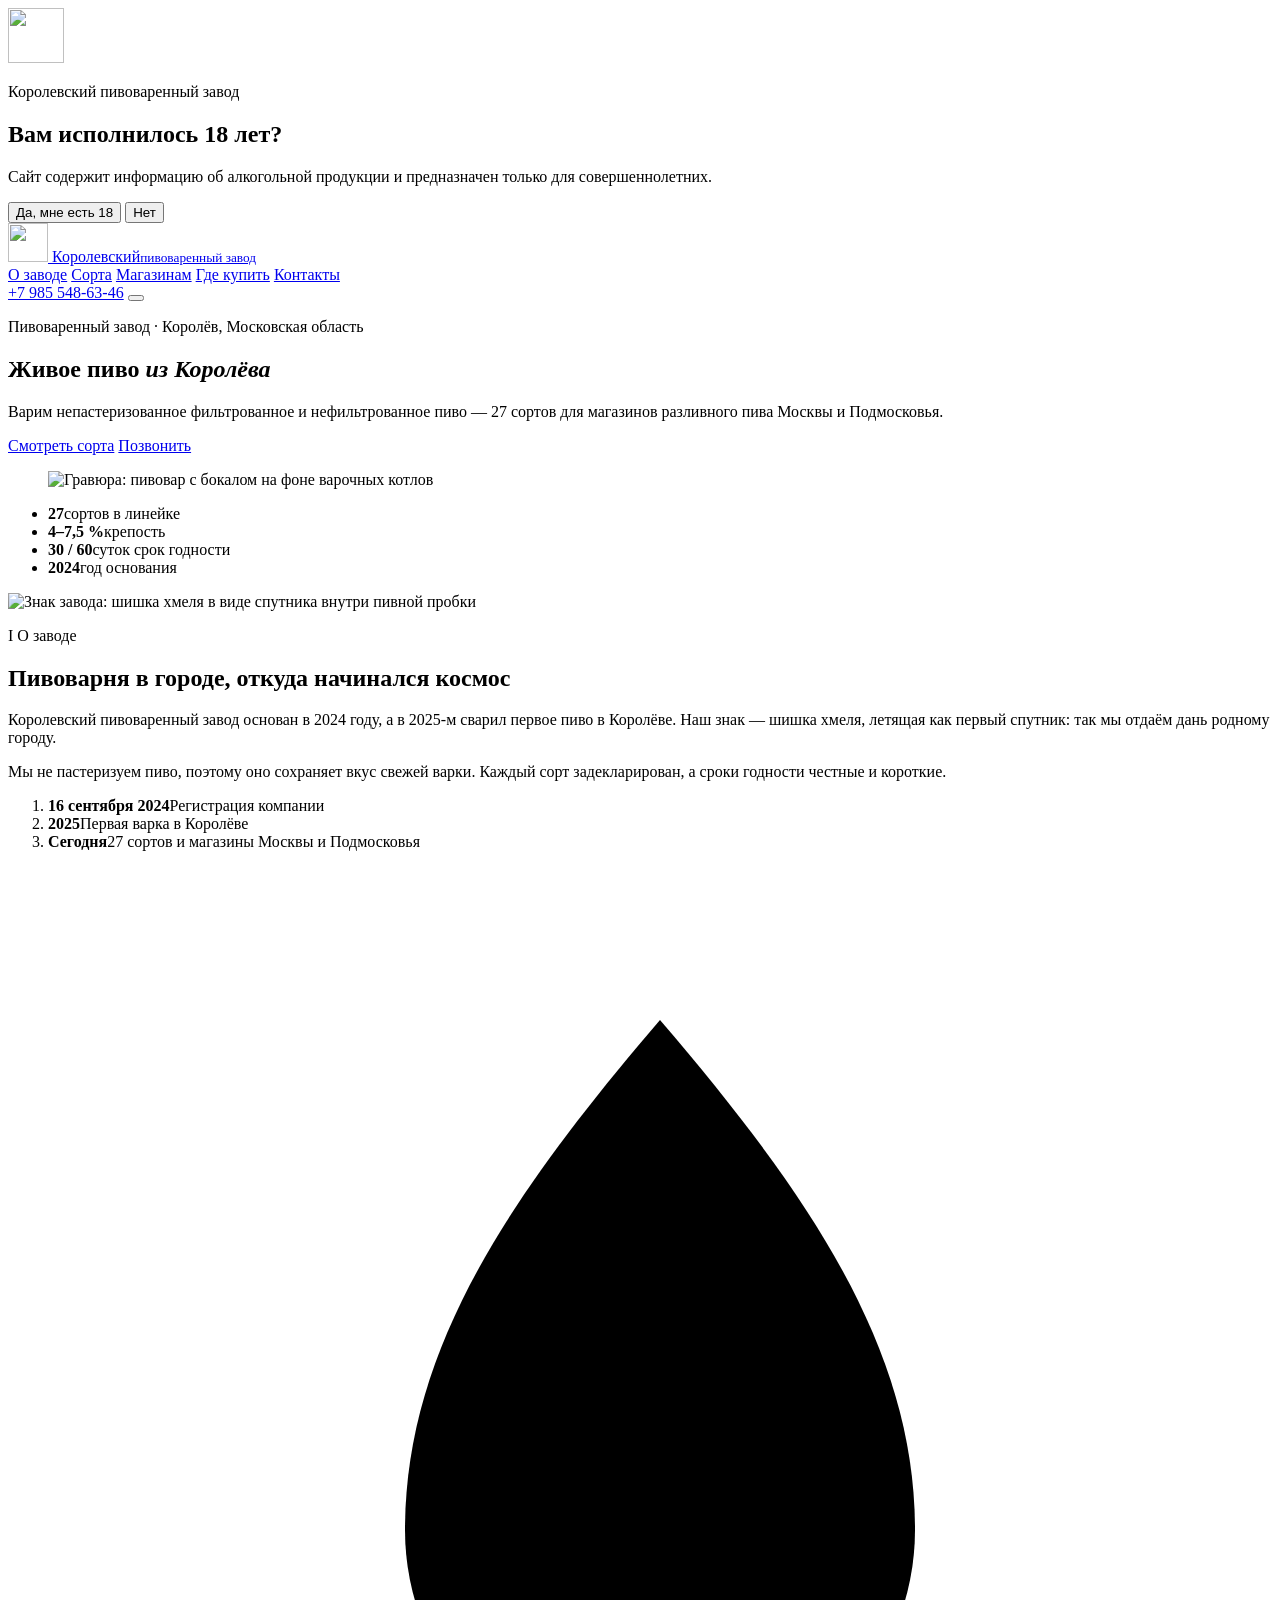
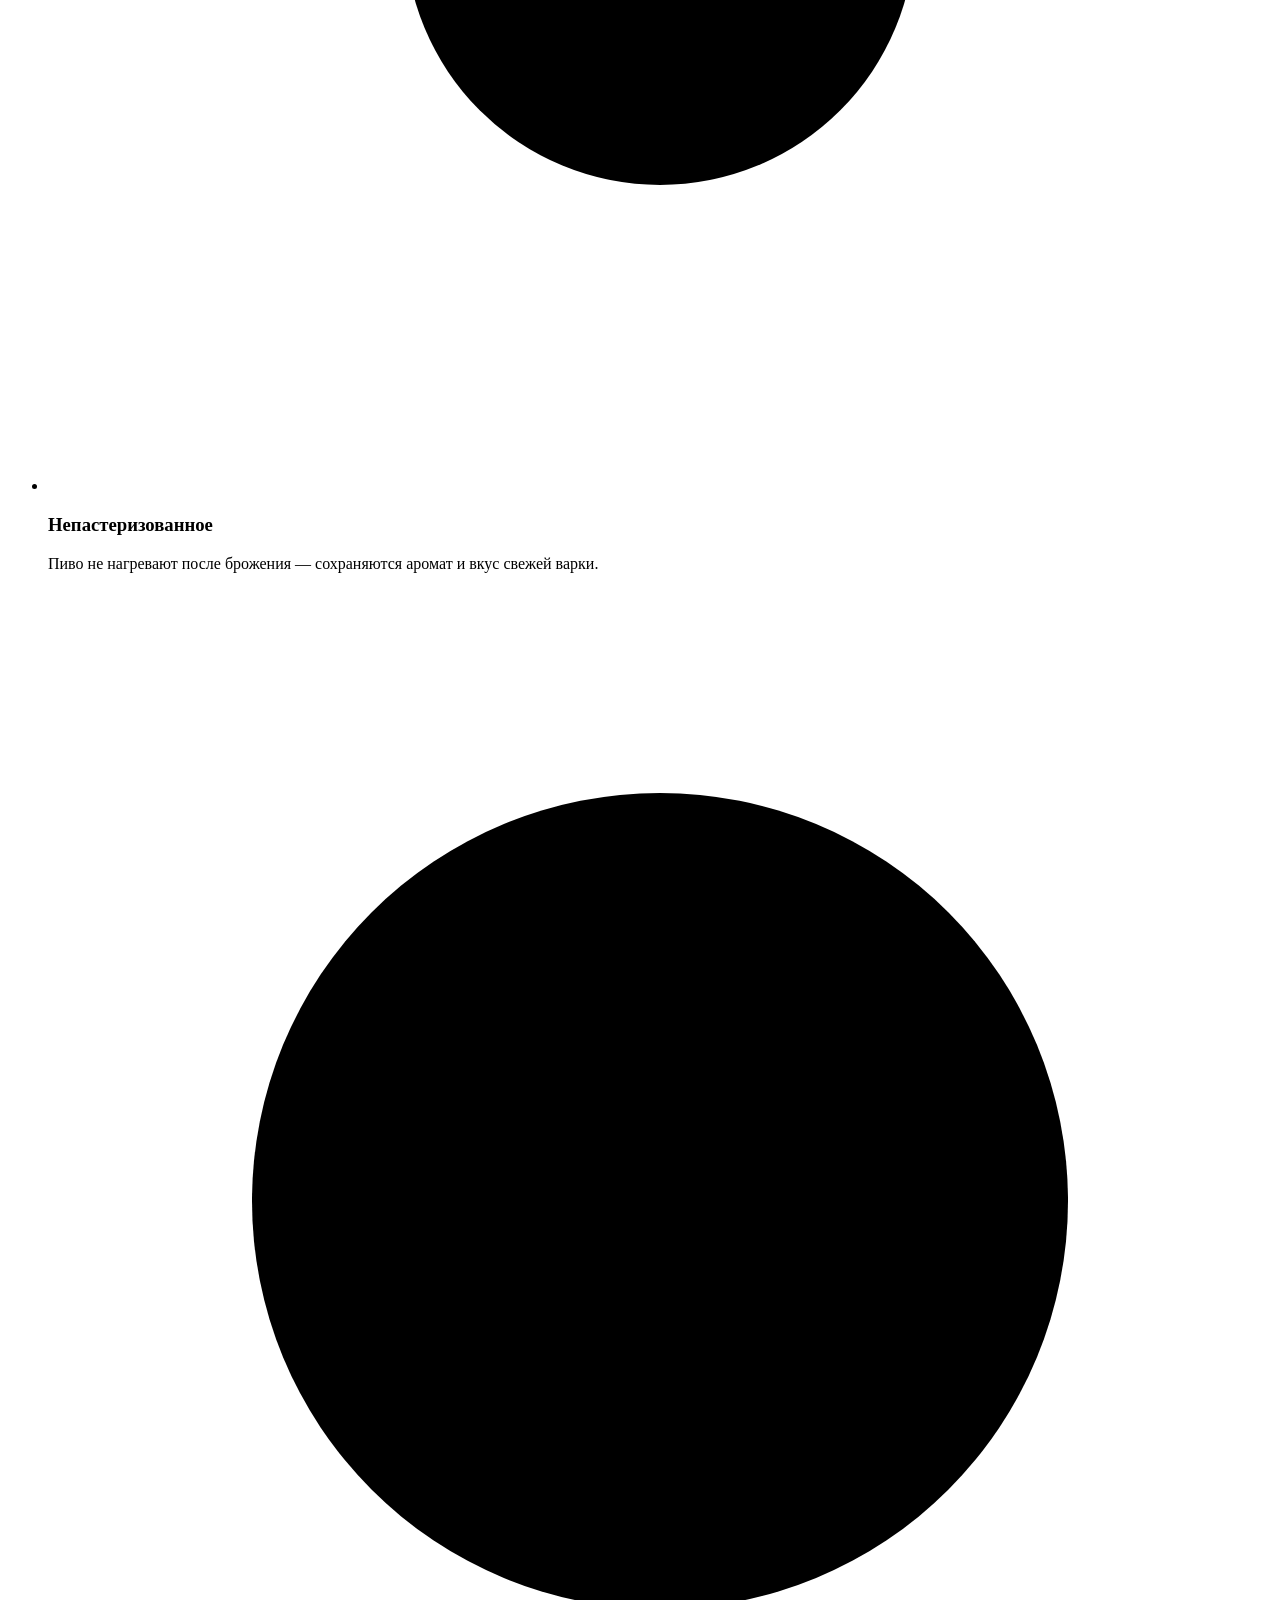
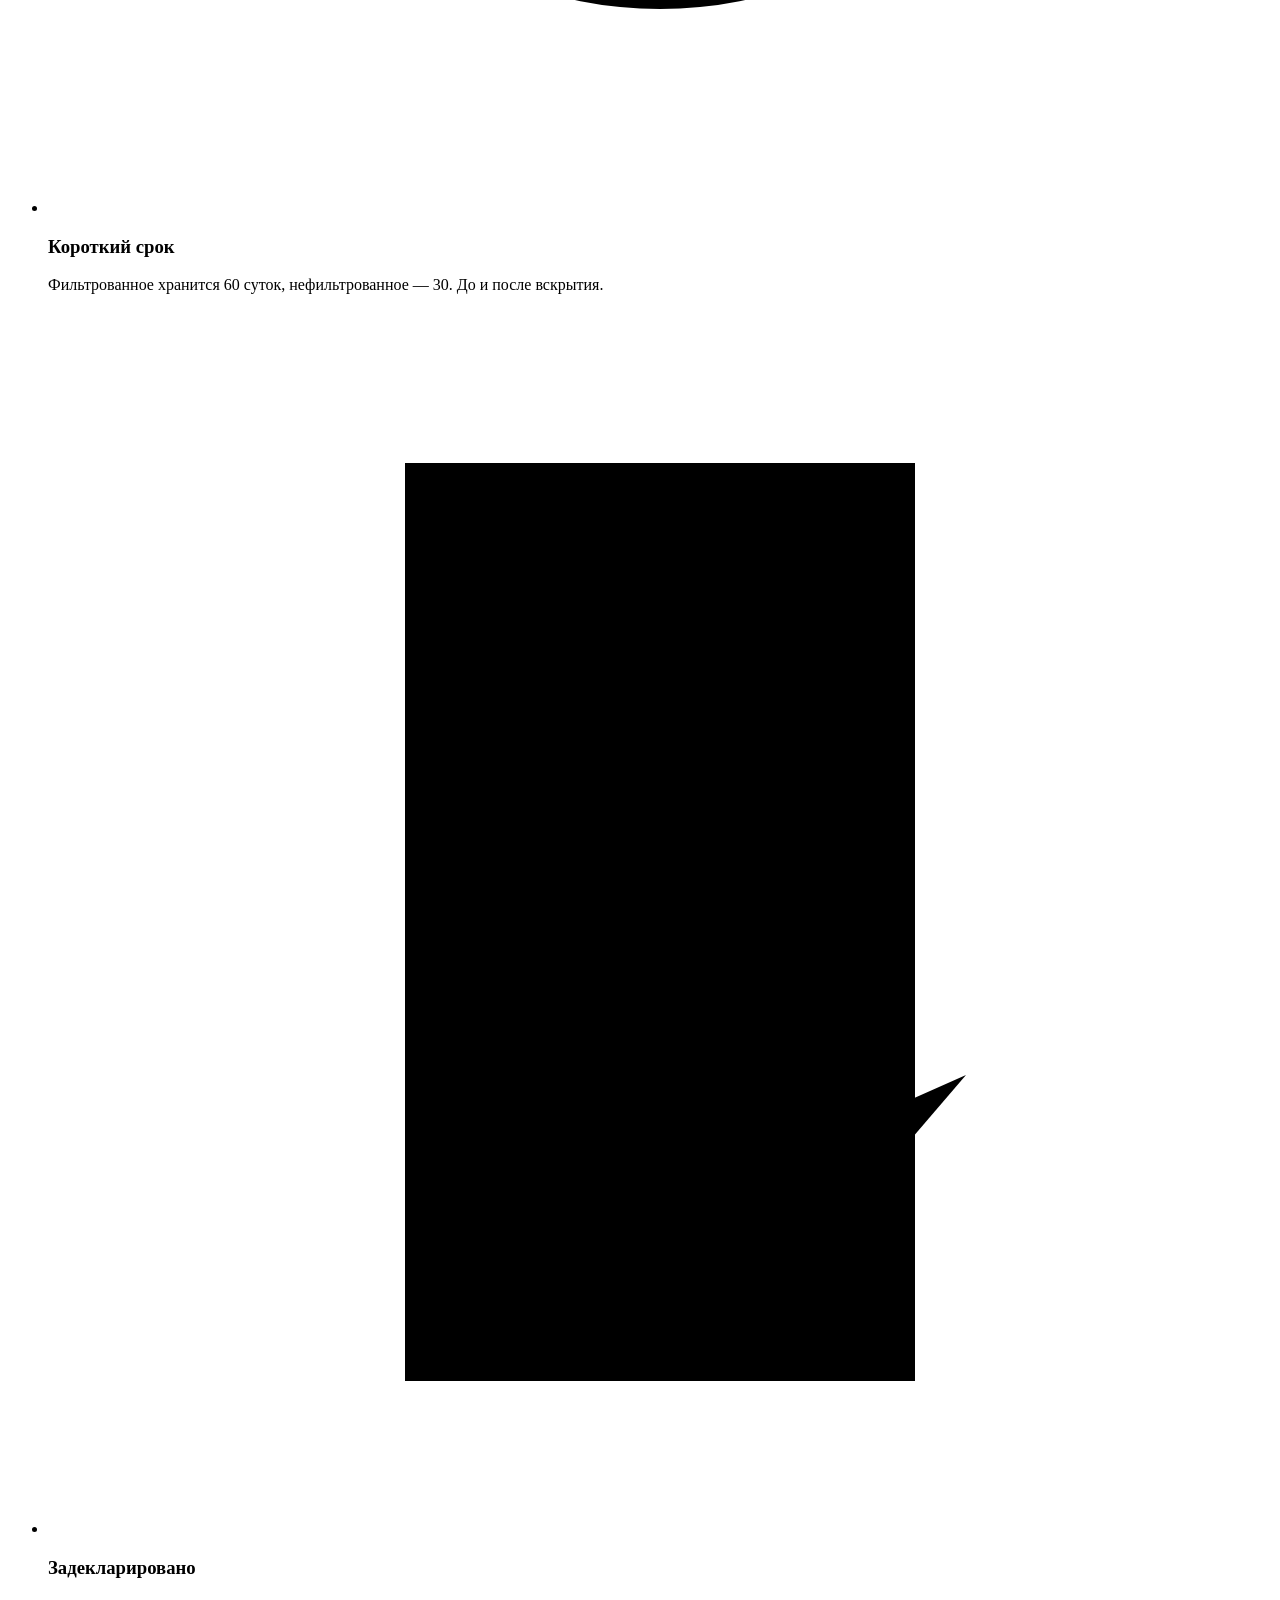
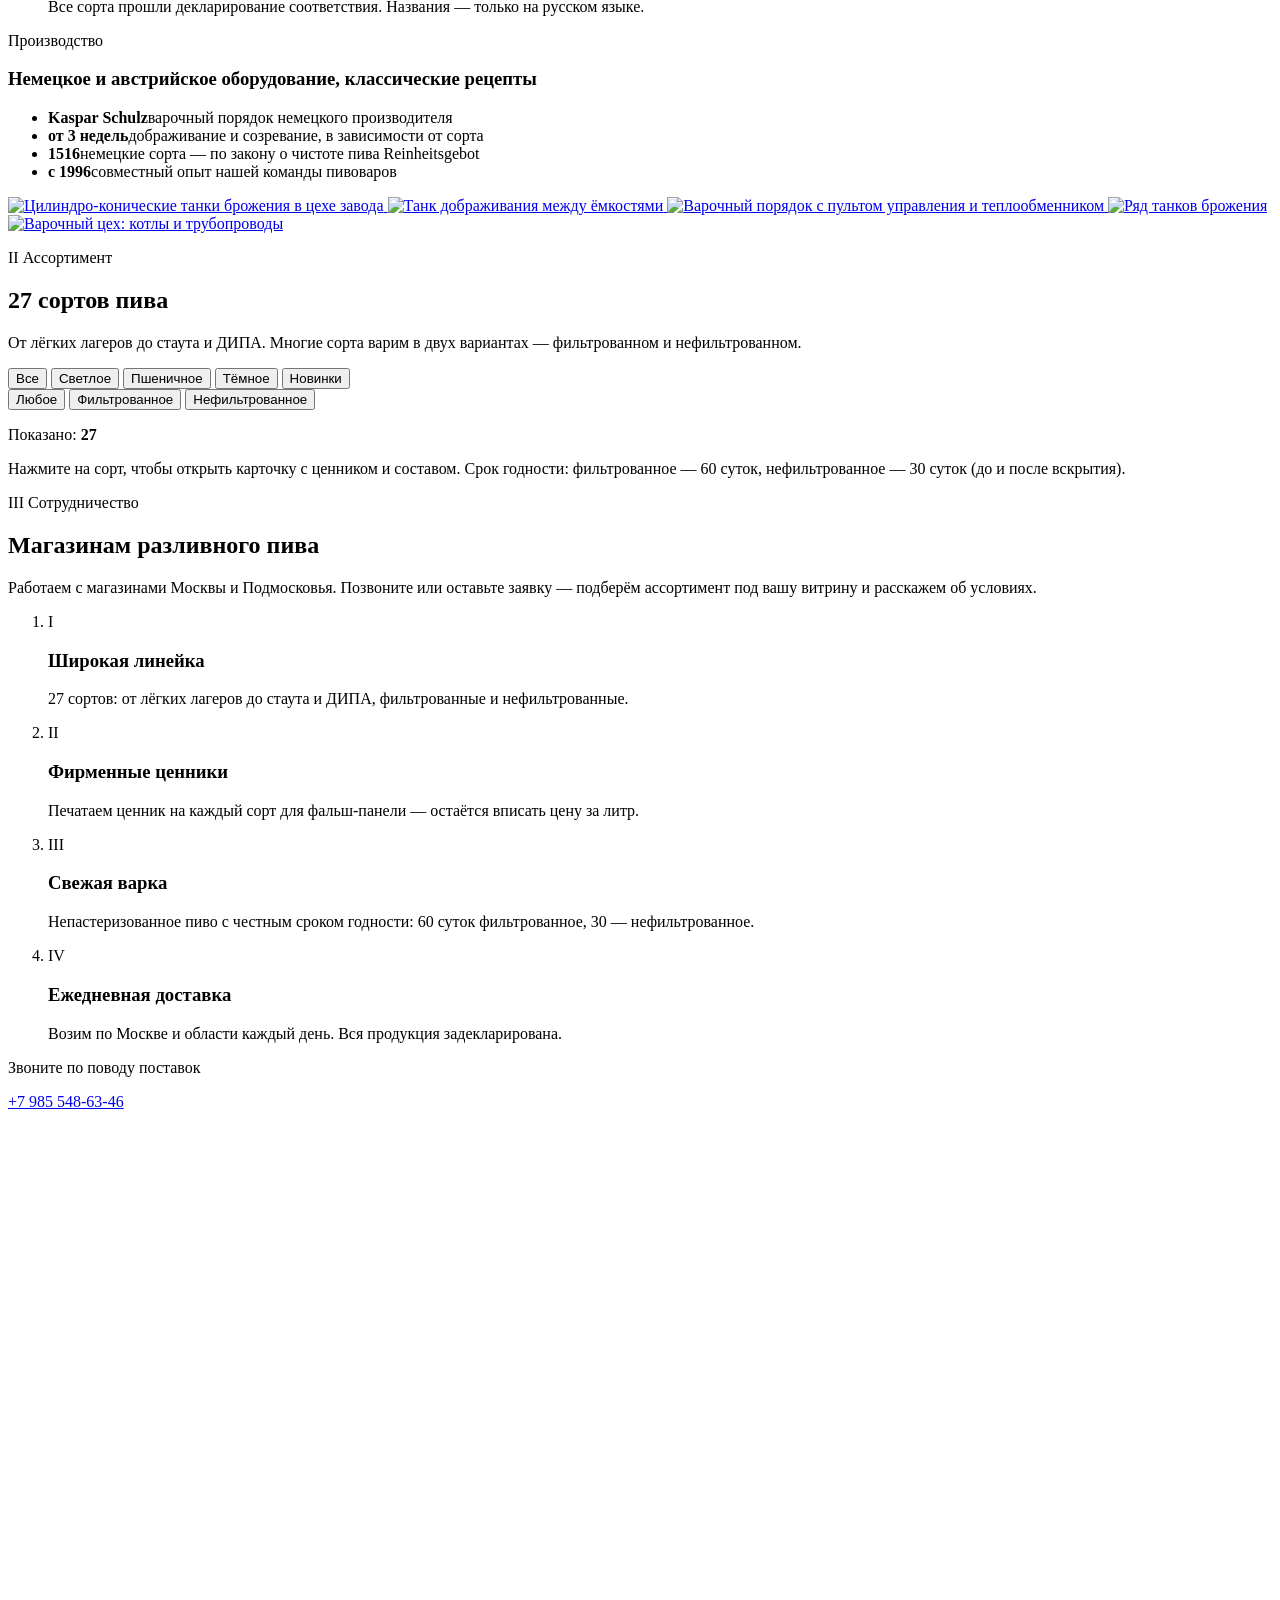
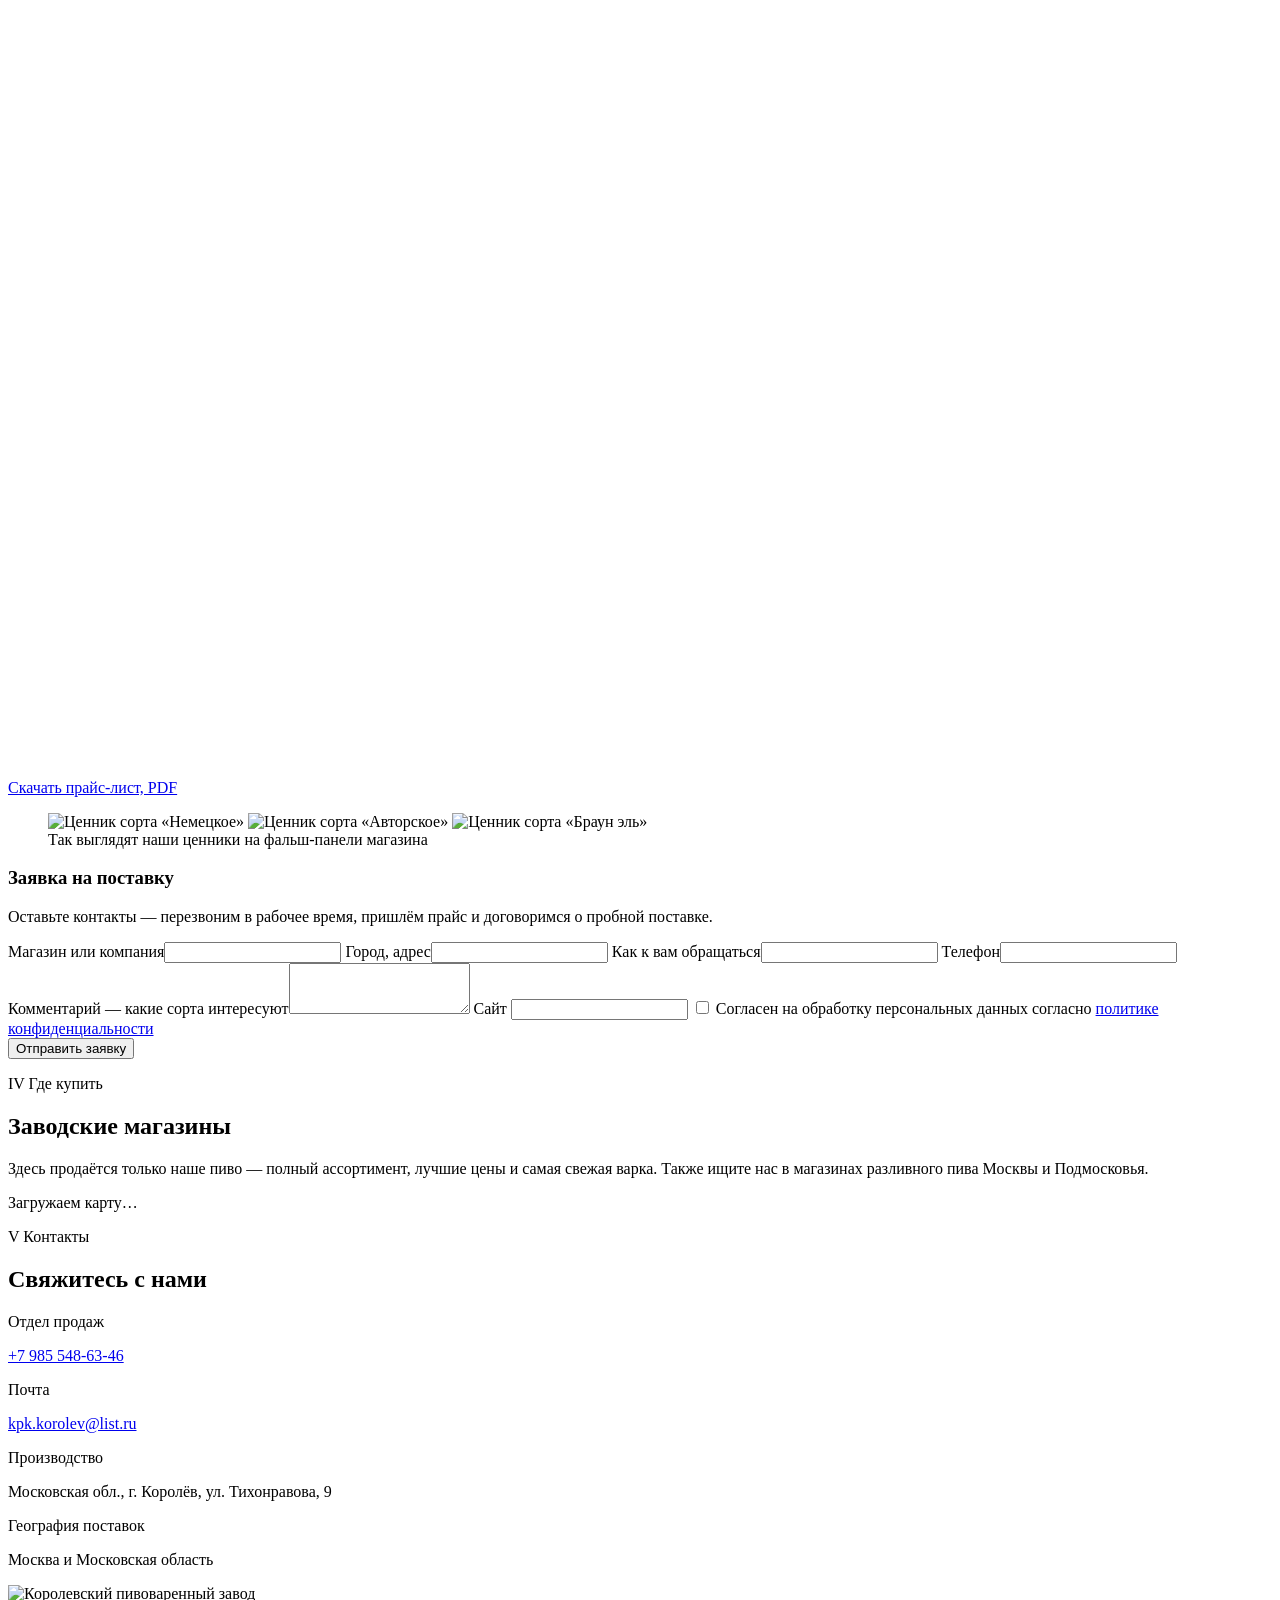
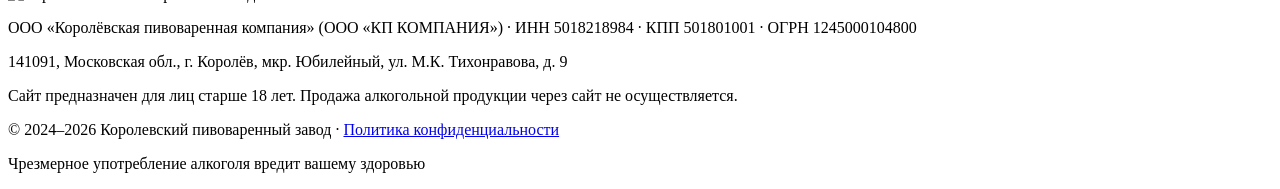
==== index.html @ d9719d4d "Add files via upload" ====
<!doctype html>
<html lang="ru" class="no-js">
<head>
<meta charset="utf-8">
<meta name="viewport" content="width=device-width, initial-scale=1">
<title>Королевский пивоваренный завод — живое пиво из Королёва</title>
<meta name="description" content="Пивоваренный завод в Королёве. 27 сортов непастеризованного фильтрованного и нефильтрованного пива для магазинов разливного пива Москвы и Подмосковья. Заводские магазины в Королёве и Пушкино.">
<meta name="theme-color" content="#F4EFE6">
<!-- Адрес сайта: если домен другой — замените korpivo.ru здесь, в robots.txt и sitemap.xml -->
<link rel="canonical" href="https://korpivo.ru/">
<meta property="og:type" content="website">
<meta property="og:url" content="https://korpivo.ru/">
<meta property="og:title" content="Королевский пивоваренный завод">
<meta property="og:description" content="Живое пиво из Королёва. 27 сортов для магазинов разливного пива Москвы и Подмосковья.">
<meta property="og:image" content="https://korpivo.ru/img/og.jpg">
<link rel="icon" href="img/favicon-48.png" type="image/png">
<link rel="apple-touch-icon" href="img/apple-touch-icon.png">

<!-- Шрифты и главная картинка грузятся первыми -->
<link rel="preload" href="fonts/cormorant-garamond-cyrillic-600-normal.woff2" as="font" type="font/woff2" crossorigin>
<link rel="preload" href="fonts/manrope-cyrillic-wght-normal.woff2" as="font" type="font/woff2" crossorigin>
<link rel="preload" as="image" type="image/webp" href="img/brewer-720.webp"
      imagesrcset="img/brewer-720.webp 720w, img/brewer-1200.webp 1200w"
      imagesizes="(min-width: 960px) 52vw, 100vw" fetchpriority="high">
<link rel="stylesheet" href="css/style.css">

<script>
  // Возрастное подтверждение: если уже подтверждали — окно не показываем
  document.documentElement.className = 'js';
  try { if (localStorage.getItem('age-ok') === '1') document.documentElement.classList.add('age-ok'); } catch (e) {}
</script>

<script type="application/ld+json">
{
  "@context": "https://schema.org",
  "@type": "Brewery",
  "name": "Королевский пивоваренный завод",
  "url": "https://korpivo.ru/",
  "telephone": "+7 985 548-63-46",
  "email": "kpk.korolev@list.ru",
  "foundingDate": "2024-09-16",
  "address": { "@type": "PostalAddress", "streetAddress": "ул. Тихонравова, 9", "addressLocality": "Королёв", "addressRegion": "Московская область", "addressCountry": "RU" },
  "areaServed": ["Москва", "Московская область"]
}
</script>
</head>
<body id="top">

<!-- ============ ВОЗРАСТНОЕ ПОДТВЕРЖДЕНИЕ ============ -->
<div class="age" id="age" role="dialog" aria-modal="true" aria-labelledby="age-title">
  <div class="age__card">
    <img src="img/emblem-112.webp" width="56" height="55" alt="">
    <p class="eyebrow">Королевский пивоваренный завод</p>
    <h2 id="age-title" class="age__title">Вам исполнилось 18 лет?</h2>
    <p class="age__text">Сайт содержит информацию об алкогольной продукции и предназначен только для совершеннолетних.</p>
    <div class="age__actions">
      <button class="btn btn--dark" type="button" data-age="yes">Да, мне есть 18</button>
      <button class="btn btn--line" type="button" data-age="no">Нет</button>
    </div>
    <p class="age__deny" hidden>К сожалению, сайт доступен только лицам старше 18 лет.</p>
  </div>
</div>

<!-- ============ ШАПКА ============ -->
<header class="header">
  <div class="wrap header__in">
    <a class="brand" href="#top" data-to-top aria-label="Королевский пивоваренный завод — наверх">
      <img src="img/emblem-112.webp" width="40" height="39" alt="">
      <span class="brand__name">Королевский<small>пивоваренный завод</small></span>
    </a>
    <nav class="nav" id="nav" aria-label="Разделы сайта">
      <a href="#about">О заводе</a>
      <a href="#beers">Сорта</a>
      <a href="#partners">Магазинам</a>
      <a href="#where">Где купить</a>
      <a href="#contacts">Контакты</a>
    </nav>
    <a class="header__phone" href="tel:+79855486346">+7 985 548-63-46</a>
    <button class="burger" type="button" aria-label="Меню" aria-controls="nav" aria-expanded="false"><span></span></button>
  </div>
</header>

<main>

<!-- ============ ПЕРВЫЙ ЭКРАН ============ -->
<section class="hero">
  <div class="wrap hero__in">
    <div class="hero__text">
      <p class="eyebrow">Пивоваренный завод · Королёв, Московская область</p>
      <h1 class="hero__title">Живое пиво <em>из&nbsp;Королёва</em></h1>
      <!-- data-count: число сортов подставляется само из js/data.js ({n} — число, {сорта} — слово в нужной форме) -->
      <p class="hero__lead">Варим непастеризованное фильтрованное и&nbsp;нефильтрованное пиво — <span data-count="{n}&nbsp;{сорта}">27&nbsp;сортов</span> для магазинов разливного пива Москвы и&nbsp;Подмосковья.</p>
      <div class="hero__actions">
        <a class="btn btn--dark" href="#beers">Смотреть сорта</a>
        <a class="btn btn--line" href="tel:+79855486346">Позвонить</a>
      </div>
    </div>
    <figure class="hero__art">
      <img src="img/brewer-720.webp"
           srcset="img/brewer-720.webp 720w, img/brewer-1200.webp 1200w"
           sizes="(min-width: 960px) 52vw, 100vw"
           width="1200" height="772" fetchpriority="high"
           alt="Гравюра: пивовар с бокалом на фоне варочных котлов">
    </figure>
  </div>

  <div class="wrap">
    <ul class="facts">
      <li><b data-count="{n}">27</b><span data-count="{сортов} в линейке">сортов в линейке</span></li>
      <li><b>4–7,5&nbsp;%</b><span>крепость</span></li>
      <li><b>30 / 60</b><span>суток срок годности</span></li>
      <li><b>2024</b><span>год основания</span></li>
    </ul>
  </div>
</section>

<!-- ============ О ЗАВОДЕ ============ -->
<section class="section about" id="about">
  <div class="wrap about__in">
    <div class="about__emblem reveal">
      <img src="img/emblem-480.webp" width="480" height="473" loading="lazy" decoding="async"
           alt="Знак завода: шишка хмеля в виде спутника внутри пивной пробки">
    </div>
    <div class="about__text">
      <p class="eyebrow"><span class="num">I</span> О заводе</p>
      <h2 class="h2 reveal">Пивоварня в&nbsp;городе, откуда начинался космос</h2>
      <p class="reveal">Королевский пивоваренный завод основан в&nbsp;2024&nbsp;году, а&nbsp;в&nbsp;2025-м сварил первое пиво в&nbsp;Королёве. Наш знак — шишка хмеля, летящая как первый спутник: так мы отдаём дань родному городу.</p>
      <p class="reveal">Мы не пастеризуем пиво, поэтому оно сохраняет вкус свежей варки. Каждый сорт задекларирован, а&nbsp;сроки годности честные и&nbsp;короткие.</p>

      <ol class="timeline reveal">
        <li><b>16 сентября 2024</b><span>Регистрация компании</span></li>
        <li><b>2025</b><span>Первая варка в Королёве</span></li>
        <li><b>Сегодня</b><span data-count="{n} {сортов} и магазины Москвы и Подмосковья">27 сортов и магазины Москвы и Подмосковья</span></li>
      </ol>
    </div>
  </div>

  <div class="wrap">
    <ul class="pillars">
      <li class="reveal">
        <svg viewBox="0 0 48 48" aria-hidden="true"><path d="M24 6c6 7 10 13 10 20a10 10 0 0 1-20 0c0-7 4-13 10-20Z"/><path d="M19 28a5 5 0 0 0 5 5"/></svg>
        <h3>Непастеризованное</h3>
        <p>Пиво не нагревают после брожения — сохраняются аромат и вкус свежей варки.</p>
      </li>
      <li class="reveal">
        <svg viewBox="0 0 48 48" aria-hidden="true"><circle cx="24" cy="24" r="16"/><path d="M24 14v10l7 5"/></svg>
        <h3>Короткий срок</h3>
        <p>Фильтрованное хранится 60 суток, нефильтрованное — 30. До и после вскрытия.</p>
      </li>
      <li class="reveal">
        <svg viewBox="0 0 48 48" aria-hidden="true"><path d="M14 6h20v36H14z"/><path d="M19 15h10M19 21h10M19 27h6"/><path d="m27 34 3 3 6-7"/></svg>
        <h3>Задекларировано</h3>
        <p>Все сорта прошли декларирование соответствия. Названия — только на русском языке.</p>
      </li>
    </ul>
  </div>

  <!-- ---------- Производство: фото в img/production/ ---------- -->
  <div class="wrap production" id="production">
    <div class="production__head">
      <div>
        <p class="eyebrow">Производство</p>
        <h3 class="production__title reveal">Немецкое и&nbsp;австрийское оборудование, классические рецепты</h3>
      </div>
      <ul class="production__facts reveal">
        <li><b>Kaspar Schulz</b><span>варочный порядок немецкого производителя</span></li>
        <li><b>от 3 недель</b><span>дображивание и созревание, в зависимости от сорта</span></li>
        <li><b>1516</b><span>немецкие сорта — по закону о чистоте пива Reinheitsgebot</span></li>
        <li><b>с 1996</b><span>совместный опыт нашей команды пивоваров</span></li>
      </ul>
    </div>

    <div class="gallery" id="gallery">
      <a class="gallery__item gallery__item--a" href="img/production/tanks-1-1600.webp">
        <img src="img/production/tanks-1-800.webp" srcset="img/production/tanks-1-800.webp 800w, img/production/tanks-1-1600.webp 1600w" sizes="(min-width: 900px) 66vw, 100vw" width="1600" height="1066" loading="lazy" decoding="async" alt="Цилиндро-конические танки брожения в цехе завода">
      </a>
      <a class="gallery__item gallery__item--b" href="img/production/cellar.webp">
        <img src="img/production/cellar.webp" width="682" height="1024" loading="lazy" decoding="async" alt="Танк дображивания между ёмкостями">
      </a>
      <a class="gallery__item" href="img/production/brewhouse-1-1600.webp">
        <img src="img/production/brewhouse-1-800.webp" width="800" height="533" loading="lazy" decoding="async" alt="Варочный порядок с пультом управления и теплообменником">
      </a>
      <a class="gallery__item" href="img/production/tanks-2-1600.webp">
        <img src="img/production/tanks-2-800.webp" width="800" height="525" loading="lazy" decoding="async" alt="Ряд танков брожения">
      </a>
      <a class="gallery__item" href="img/production/brewhouse-2-1600.webp">
        <img src="img/production/brewhouse-2-800.webp" width="800" height="525" loading="lazy" decoding="async" alt="Варочный цех: котлы и трубопроводы">
      </a>
    </div>
  </div>
</section>

<!-- ============ СОРТА ============ -->
<section class="section beers" id="beers">
  <div class="wrap">
    <div class="section__head">
      <p class="eyebrow"><span class="num">II</span> Ассортимент</p>
      <h2 class="h2" data-count="{n} {сортов} пива">27 сортов пива</h2>
      <p class="section__lead">От лёгких лагеров до стаута и ДИПА. Многие сорта варим в двух вариантах — фильтрованном и нефильтрованном.</p>
    </div>

    <div class="filters" role="group" aria-label="Фильтр сортов">
      <div class="filters__group" data-filter="type">
        <button type="button" class="chip is-on" data-value="all">Все</button>
        <button type="button" class="chip" data-value="light">Светлое</button>
        <button type="button" class="chip" data-value="wheat">Пшеничное</button>
        <button type="button" class="chip" data-value="dark">Тёмное</button>
        <button type="button" class="chip chip--new" data-value="new">Новинки</button>
      </div>
      <div class="filters__group" data-filter="filt">
        <button type="button" class="chip is-on" data-value="all">Любое</button>
        <button type="button" class="chip" data-value="f">Фильтрованное</button>
        <button type="button" class="chip" data-value="u">Нефильтрованное</button>
      </div>
      <p class="filters__count" aria-live="polite">Показано: <b id="beer-count">27</b></p>
    </div>

    <!-- Плитки сортов строятся из файла js/data.js — правьте сорта там -->
    <div class="beer-grid" id="beer-grid"></div>
    <noscript><p class="beers__empty">Включите JavaScript, чтобы увидеть список сортов.</p></noscript>
    <p class="beers__empty" id="beer-empty" hidden>Таких сортов сейчас нет — попробуйте другой фильтр.</p>
    <p class="beers__note">Нажмите на сорт, чтобы открыть карточку с ценником и составом. Срок годности: фильтрованное — 60 суток, нефильтрованное — 30 суток (до и после вскрытия).</p>
  </div>
</section>

<!-- ============ МАГАЗИНАМ ============ -->
<section class="section partners" id="partners">
  <div class="wrap partners__in">
    <div class="partners__text">
      <p class="eyebrow"><span class="num">III</span> Сотрудничество</p>
      <h2 class="h2">Магазинам разливного пива</h2>
      <p class="section__lead">Работаем с&nbsp;магазинами Москвы и&nbsp;Подмосковья. Позвоните или оставьте заявку — подберём ассортимент под вашу витрину и&nbsp;расскажем об&nbsp;условиях.</p>

      <ol class="perks">
        <li class="reveal"><span class="num">I</span><div><h3>Широкая линейка</h3><p><span data-count="{n} {сортов}">27 сортов</span>: от лёгких лагеров до стаута и&nbsp;ДИПА, фильтрованные и&nbsp;нефильтрованные.</p></div></li>
        <li class="reveal"><span class="num">II</span><div><h3>Фирменные ценники</h3><p>Печатаем ценник на&nbsp;каждый сорт для фальш-панели — остаётся вписать цену за&nbsp;литр.</p></div></li>
        <li class="reveal"><span class="num">III</span><div><h3>Свежая варка</h3><p>Непастеризованное пиво с&nbsp;честным сроком годности: 60&nbsp;суток фильтрованное, 30&nbsp;— нефильтрованное.</p></div></li>
        <li class="reveal"><span class="num">IV</span><div><h3>Ежедневная доставка</h3><p>Возим по&nbsp;Москве и&nbsp;области каждый день. Вся продукция задекларирована.</p></div></li>
      </ol>

      <div class="callout">
        <p>Звоните по поводу поставок</p>
        <a class="callout__phone" href="tel:+79855486346">+7&nbsp;985&nbsp;548-63-46</a>
        <!-- Прайс-лист: замените файл files/price-list.pdf, ссылка останется прежней -->
        <a class="callout__file" href="files/price-list.pdf" target="_blank" rel="noopener" download>
          <svg viewBox="0 0 24 24" aria-hidden="true"><path d="M12 3v12m0 0-5-5m5 5 5-5M4 20h16"/></svg>
          Скачать прайс-лист, PDF
        </a>
        <!-- Ссылка на папку с исходниками ценников: адрес задаётся в js/data.js → settings.tagsUrl. Пока пусто — ссылки не видно -->
        <a class="callout__file" id="tags-link" href="#" target="_blank" rel="noopener" hidden>
          <svg viewBox="0 0 24 24" aria-hidden="true"><path d="M4 7h6l2 2h8v10H4z"/></svg>
          Ценники для печати — все сорта
        </a>
      </div>
    </div>

    <figure class="tags">
      <div class="tags__row">
        <img src="img/tags/nemetskoe.webp" width="520" height="738" loading="lazy" decoding="async" alt="Ценник сорта «Немецкое»">
        <img src="img/tags/avtorskoe.webp" width="520" height="730" loading="lazy" decoding="async" alt="Ценник сорта «Авторское»">
        <img src="img/tags/braun-el.webp" width="520" height="730" loading="lazy" decoding="async" alt="Ценник сорта «Браун эль»">
      </div>
      <figcaption>Так выглядят наши ценники на фальш-панели магазина</figcaption>
    </figure>
  </div>

  <!-- ---------- Заявка от магазина (отправляет send.php, см. README) ---------- -->
  <div class="wrap">
    <div class="order" id="order">
      <div class="order__head">
        <h3 class="order__title">Заявка на поставку</h3>
        <p>Оставьте контакты — перезвоним в&nbsp;рабочее время, пришлём прайс и&nbsp;договоримся о&nbsp;пробной поставке.</p>
      </div>
      <form class="form" id="order-form" novalidate>
        <label class="form__field"><span>Магазин или компания</span><input name="shop" type="text" maxlength="120" autocomplete="organization" required></label>
        <label class="form__field"><span>Город, адрес</span><input name="city" type="text" maxlength="160" autocomplete="address-level2"></label>
        <label class="form__field"><span>Как к вам обращаться</span><input name="name" type="text" maxlength="80" autocomplete="name" required></label>
        <label class="form__field"><span>Телефон</span><input name="phone" type="tel" maxlength="40" autocomplete="tel" inputmode="tel" required></label>
        <label class="form__field form__field--wide"><span>Комментарий — какие сорта интересуют</span><textarea name="comment" rows="3" maxlength="1000"></textarea></label>
        <!-- ловушка для спам-ботов: люди это поле не видят -->
        <label class="form__trap" aria-hidden="true">Сайт <input name="website" type="text" tabindex="-1" autocomplete="off"></label>
        <label class="form__agree form__field--wide"><input name="agree" type="checkbox" required> <span>Согласен на&nbsp;обработку персональных данных согласно <a href="privacy.html" target="_blank">политике конфиденциальности</a></span></label>
        <div class="form__foot form__field--wide">
          <button class="btn btn--light" type="submit">Отправить заявку</button>
          <p class="form__status" id="order-status" role="status" aria-live="polite"></p>
        </div>
      </form>
    </div>
  </div>
</section>

<!-- ============ ГДЕ КУПИТЬ ============ -->
<section class="section where" id="where">
  <div class="wrap">
    <div class="section__head">
      <p class="eyebrow"><span class="num">IV</span> Где купить</p>
      <h2 class="h2">Заводские магазины</h2>
      <p class="section__lead">Здесь продаётся только наше пиво — полный ассортимент, лучшие цены и&nbsp;самая свежая варка. Также ищите нас в&nbsp;магазинах разливного пива Москвы и&nbsp;Подмосковья.</p>
    </div>

    <div class="where__in">
      <!-- Список магазинов и точки на карте строятся из файла js/data.js — правьте магазины там -->
      <ul class="shops" id="shops"></ul>
      <div class="map" id="map">
        <p class="map__ph">Загружаем карту…</p>
      </div>
    </div>
  </div>
</section>

<!-- ============ КОНТАКТЫ ============ -->
<section class="section contacts" id="contacts">
  <div class="wrap contacts__in">
    <div>
      <p class="eyebrow"><span class="num">V</span> Контакты</p>
      <h2 class="h2">Свяжитесь с&nbsp;нами</h2>
    </div>
    <div class="contacts__list">
      <div><p class="eyebrow">Отдел продаж</p><a class="contacts__phone" href="tel:+79855486346">+7&nbsp;985&nbsp;548-63-46</a></div>
      <div><p class="eyebrow">Почта</p><p><a class="contacts__mail" href="mailto:kpk.korolev@list.ru">kpk.korolev@list.ru</a></p></div>
      <div><p class="eyebrow">Производство</p><p>Московская обл., г.&nbsp;Королёв, ул.&nbsp;Тихонравова,&nbsp;9</p></div>
      <div><p class="eyebrow">География поставок</p><p>Москва и&nbsp;Московская область</p></div>
    </div>
  </div>
</section>

</main>

<!-- ============ ПОДВАЛ ============ -->
<footer class="footer">
  <div class="wrap footer__in">
    <img class="footer__logo" src="img/logo-760.webp" width="380" height="107" loading="lazy" decoding="async" alt="Королевский пивоваренный завод">
    <div class="footer__info">
      <!-- Реквизиты юрлица (те же — в privacy.html) -->
      <p>ООО «Королёвская пивоваренная компания» (ООО «КП КОМПАНИЯ») · ИНН 5018218984 · КПП 501801001 · ОГРН 1245000104800</p>
      <p>141091, Московская обл., г.&nbsp;Королёв, мкр.&nbsp;Юбилейный, ул.&nbsp;М.К.&nbsp;Тихонравова, д.&nbsp;9</p>
      <p>Сайт предназначен для лиц старше 18 лет. Продажа алкогольной продукции через сайт не осуществляется.</p>
      <p>© 2024–2026 Королевский пивоваренный завод · <a href="privacy.html">Политика конфиденциальности</a></p>
    </div>
  </div>
  <p class="warning">Чрезмерное употребление алкоголя вредит вашему здоровью</p>
</footer>

<!-- ============ КАРТОЧКА СОРТА (заполняется из js/data.js) ============ -->
<dialog class="sort" id="sort" aria-labelledby="sort-name">
  <button class="sort__close" type="button" data-sort-close aria-label="Закрыть">×</button>
  <div class="sort__in">
    <div class="sort__tag" id="sort-tag"></div>
    <div class="sort__body">
      <p class="beer__kind" id="sort-kind"></p>
      <h2 class="sort__name" id="sort-name"></h2>
      <div class="sort__desc" id="sort-desc"></div>
      <dl class="sort__spec" id="sort-spec"></dl>
      <dl class="sort__recipe" id="sort-recipe"></dl>
      <div class="sort__actions">
        <button class="btn btn--dark" type="button" data-sort-order>Заявка на этот сорт</button>
        <a class="btn btn--line" href="tel:+79855486346">Позвонить</a>
      </div>
      <div class="sort__nav">
        <button type="button" data-sort-step="-1">← Предыдущий</button>
        <button type="button" data-sort-step="1">Следующий →</button>
      </div>
    </div>
  </div>
</dialog>

<!-- ============ ПРОСМОТР ФОТО ============ -->
<dialog class="photo" id="photo" aria-label="Фото производства">
  <button class="sort__close" type="button" data-photo-close aria-label="Закрыть">×</button>
  <img id="photo-img" src="" alt="">
  <button class="photo__step photo__step--prev" type="button" data-photo-step="-1" aria-label="Предыдущее фото">←</button>
  <button class="photo__step photo__step--next" type="button" data-photo-step="1" aria-label="Следующее фото">→</button>
</dialog>

<!-- ============ ВСПЛЫВАЮЩЕЕ СООБЩЕНИЕ (номер скопирован и т. п.) ============ -->
<div class="toast" id="toast" role="status" aria-live="polite" hidden></div>

<!-- ============ ПЛАШКА ПРО COOKIE (показывается, только если подключена Метрика) ============ -->
<div class="cookie" id="cookie" hidden>
  <p>Мы используем cookie и&nbsp;Яндекс.Метрику, чтобы понимать, чем пользуются посетители сайта. <a href="privacy.html" target="_blank">Подробнее</a></p>
  <div class="cookie__actions">
    <button class="btn btn--dark" type="button" data-cookie="yes">Хорошо</button>
    <button class="btn btn--line" type="button" data-cookie="no">Отказаться</button>
  </div>
</div>

<script src="js/data.js" defer></script>
<script src="js/main.js" defer></script>
</body>
</html>
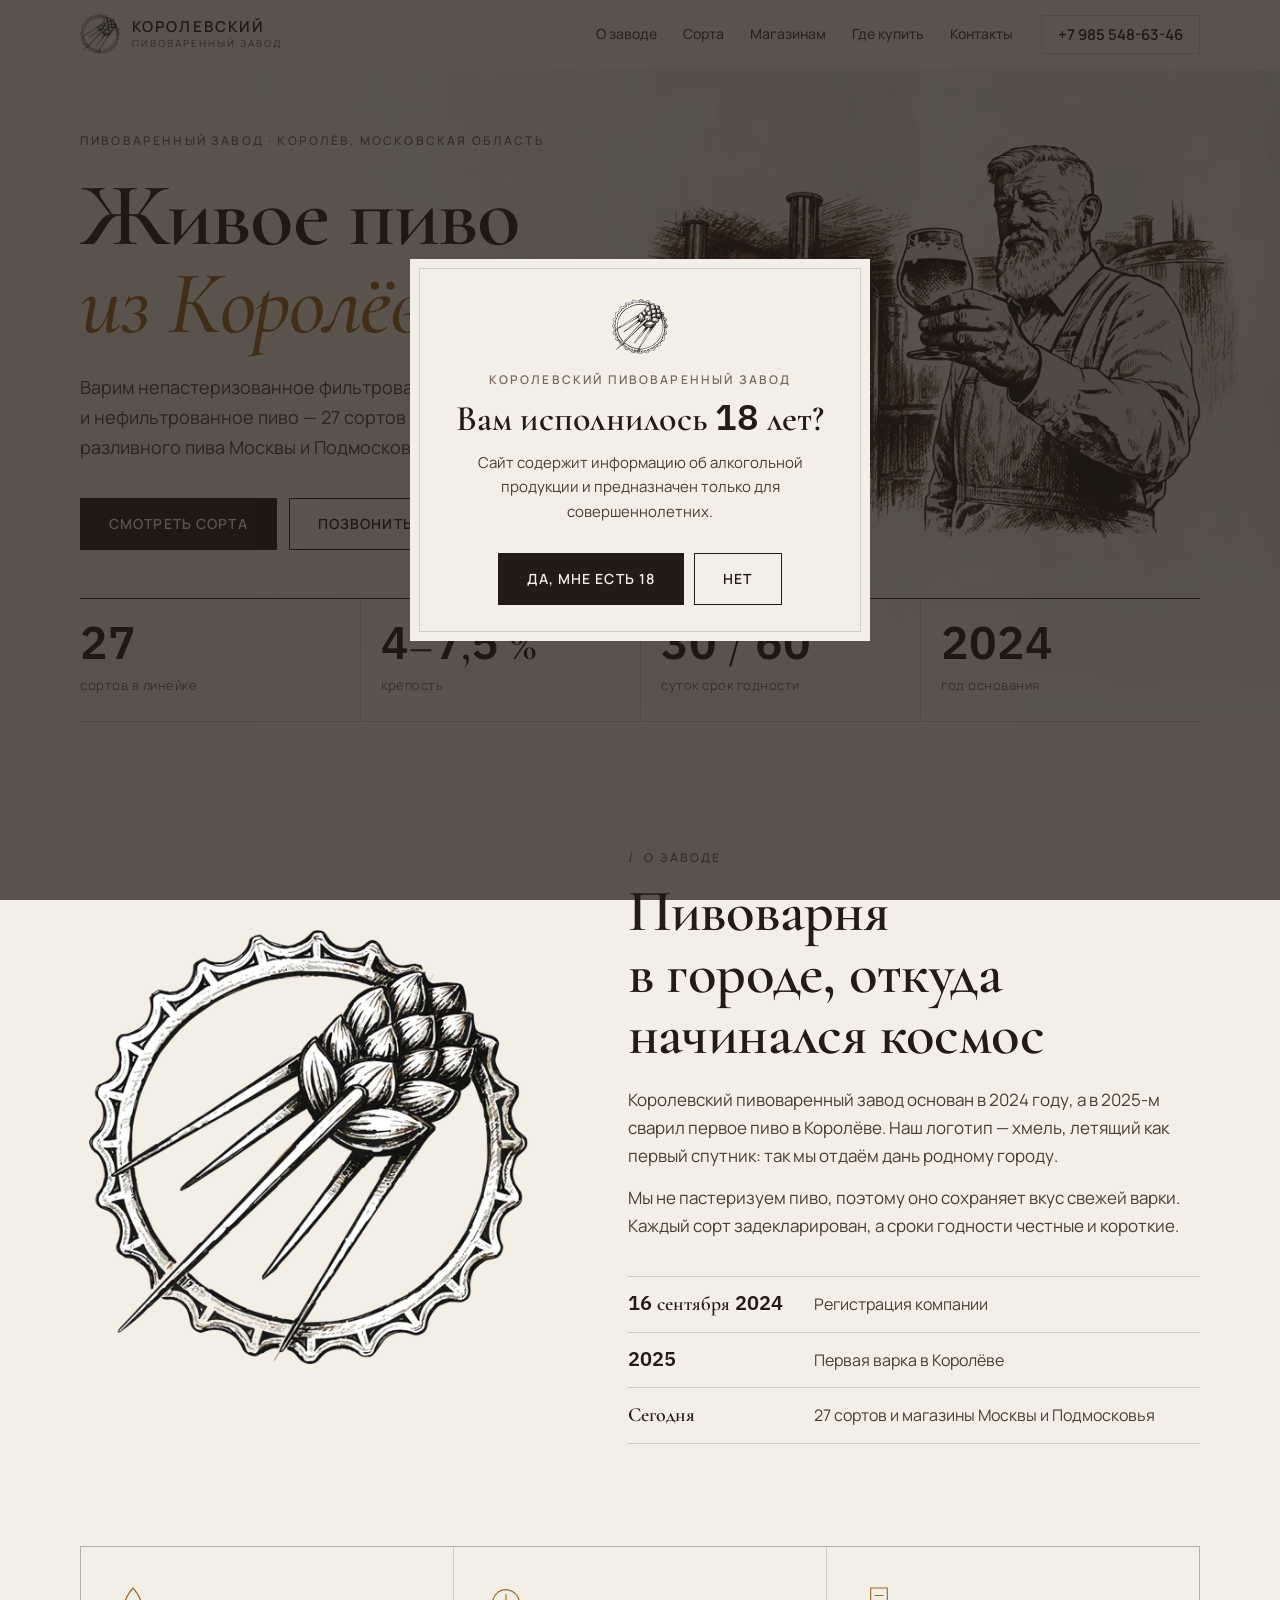
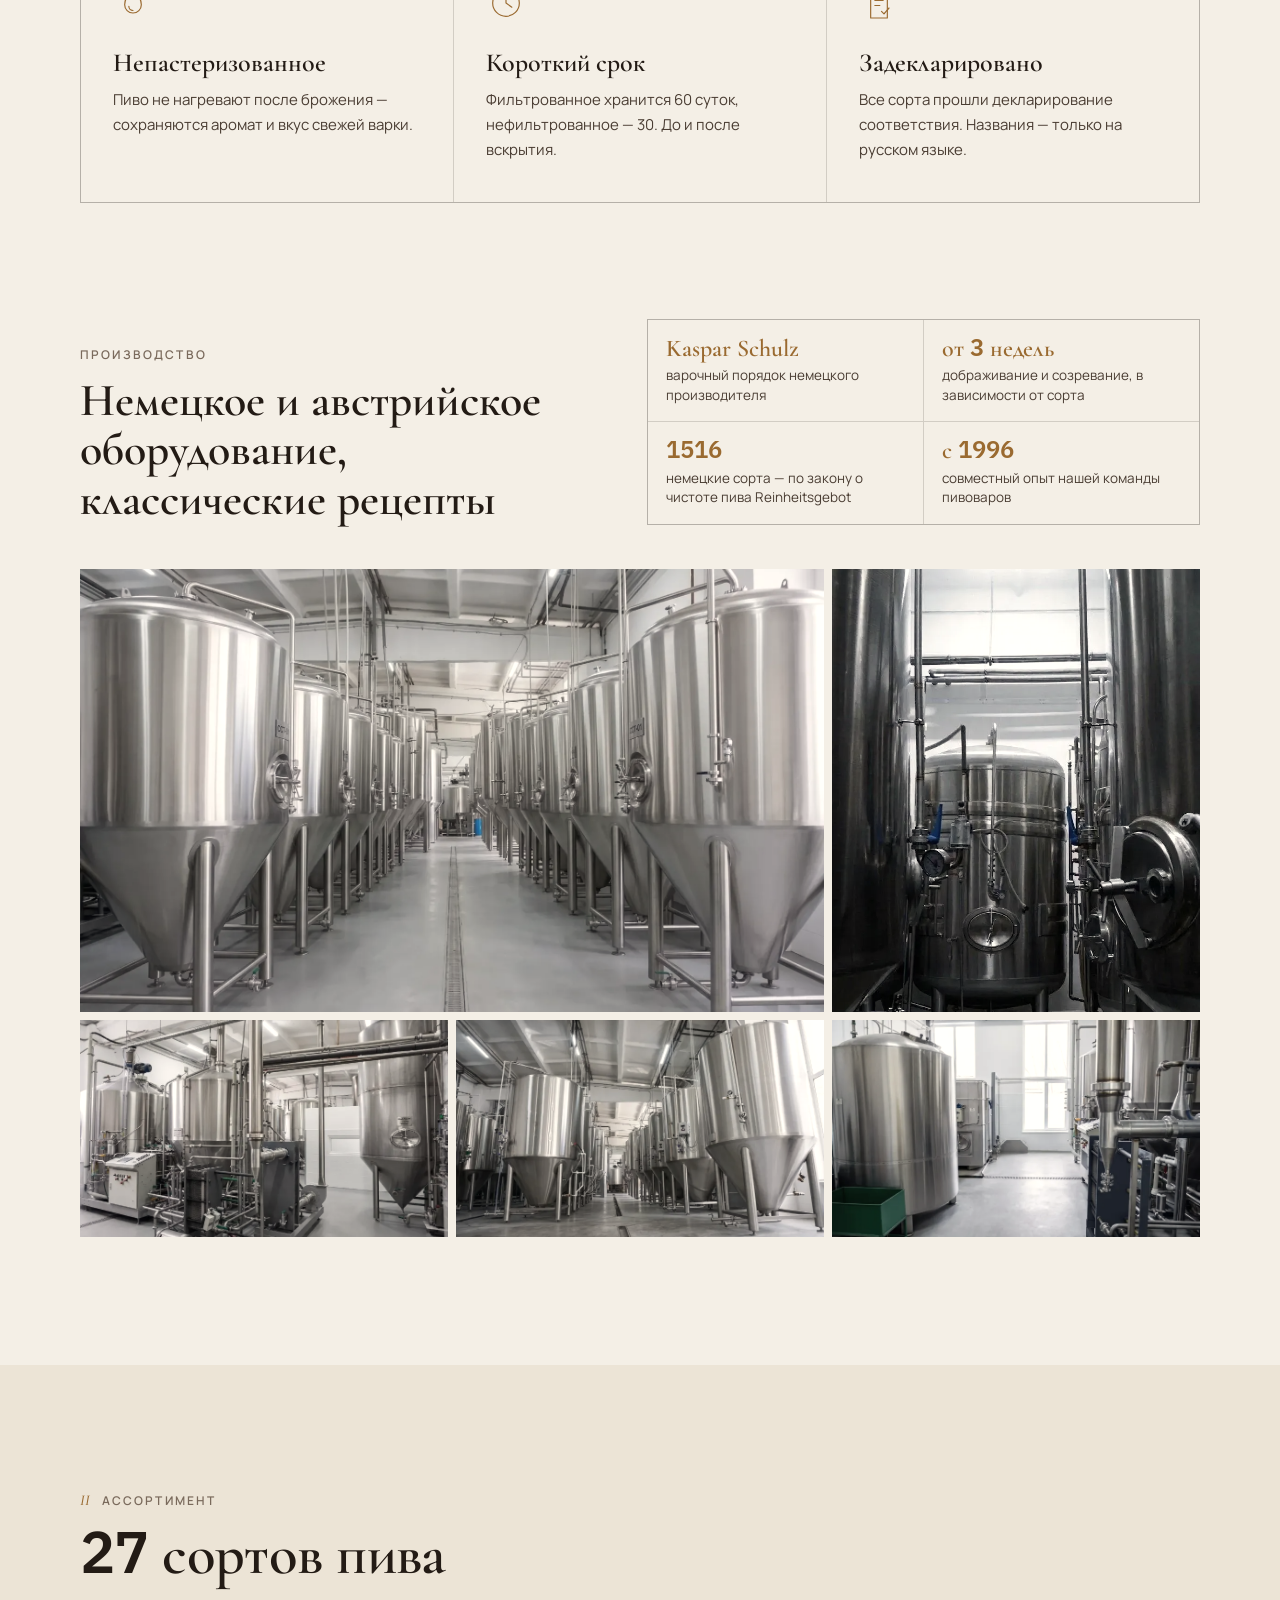
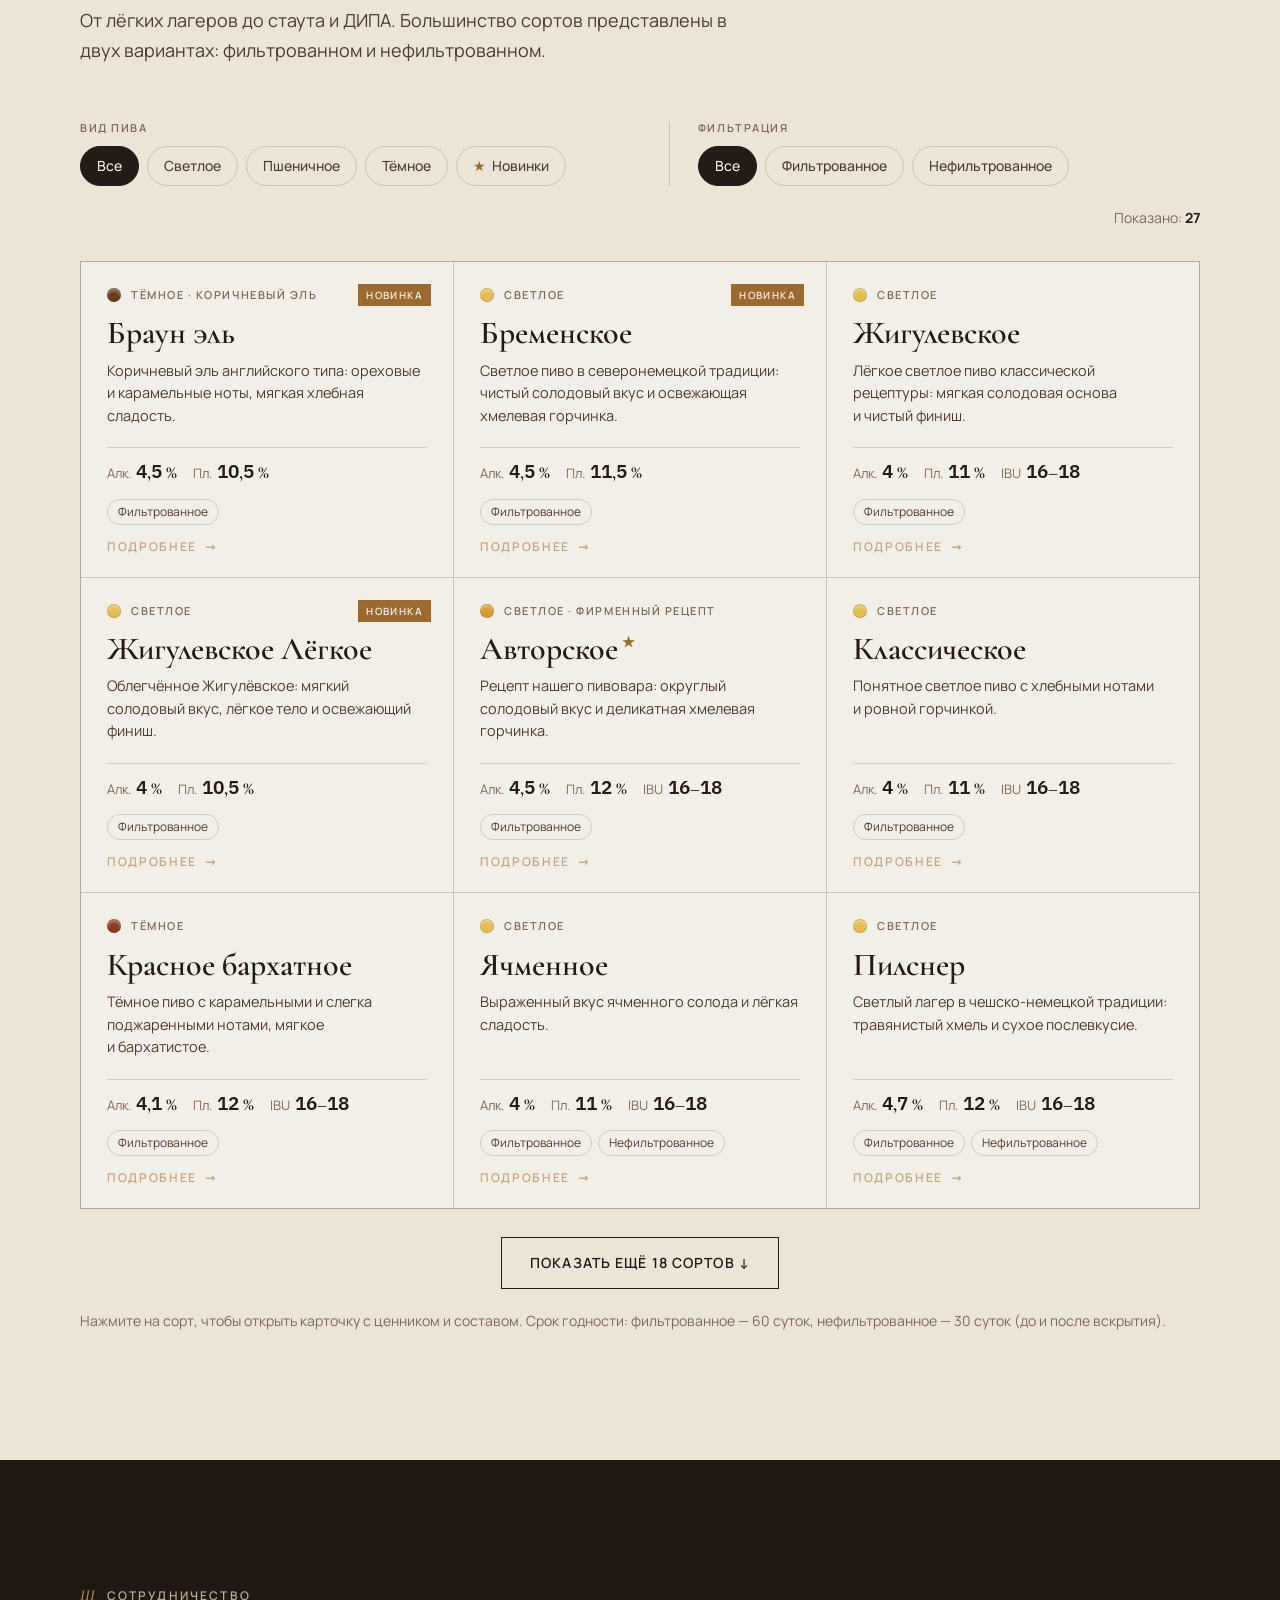
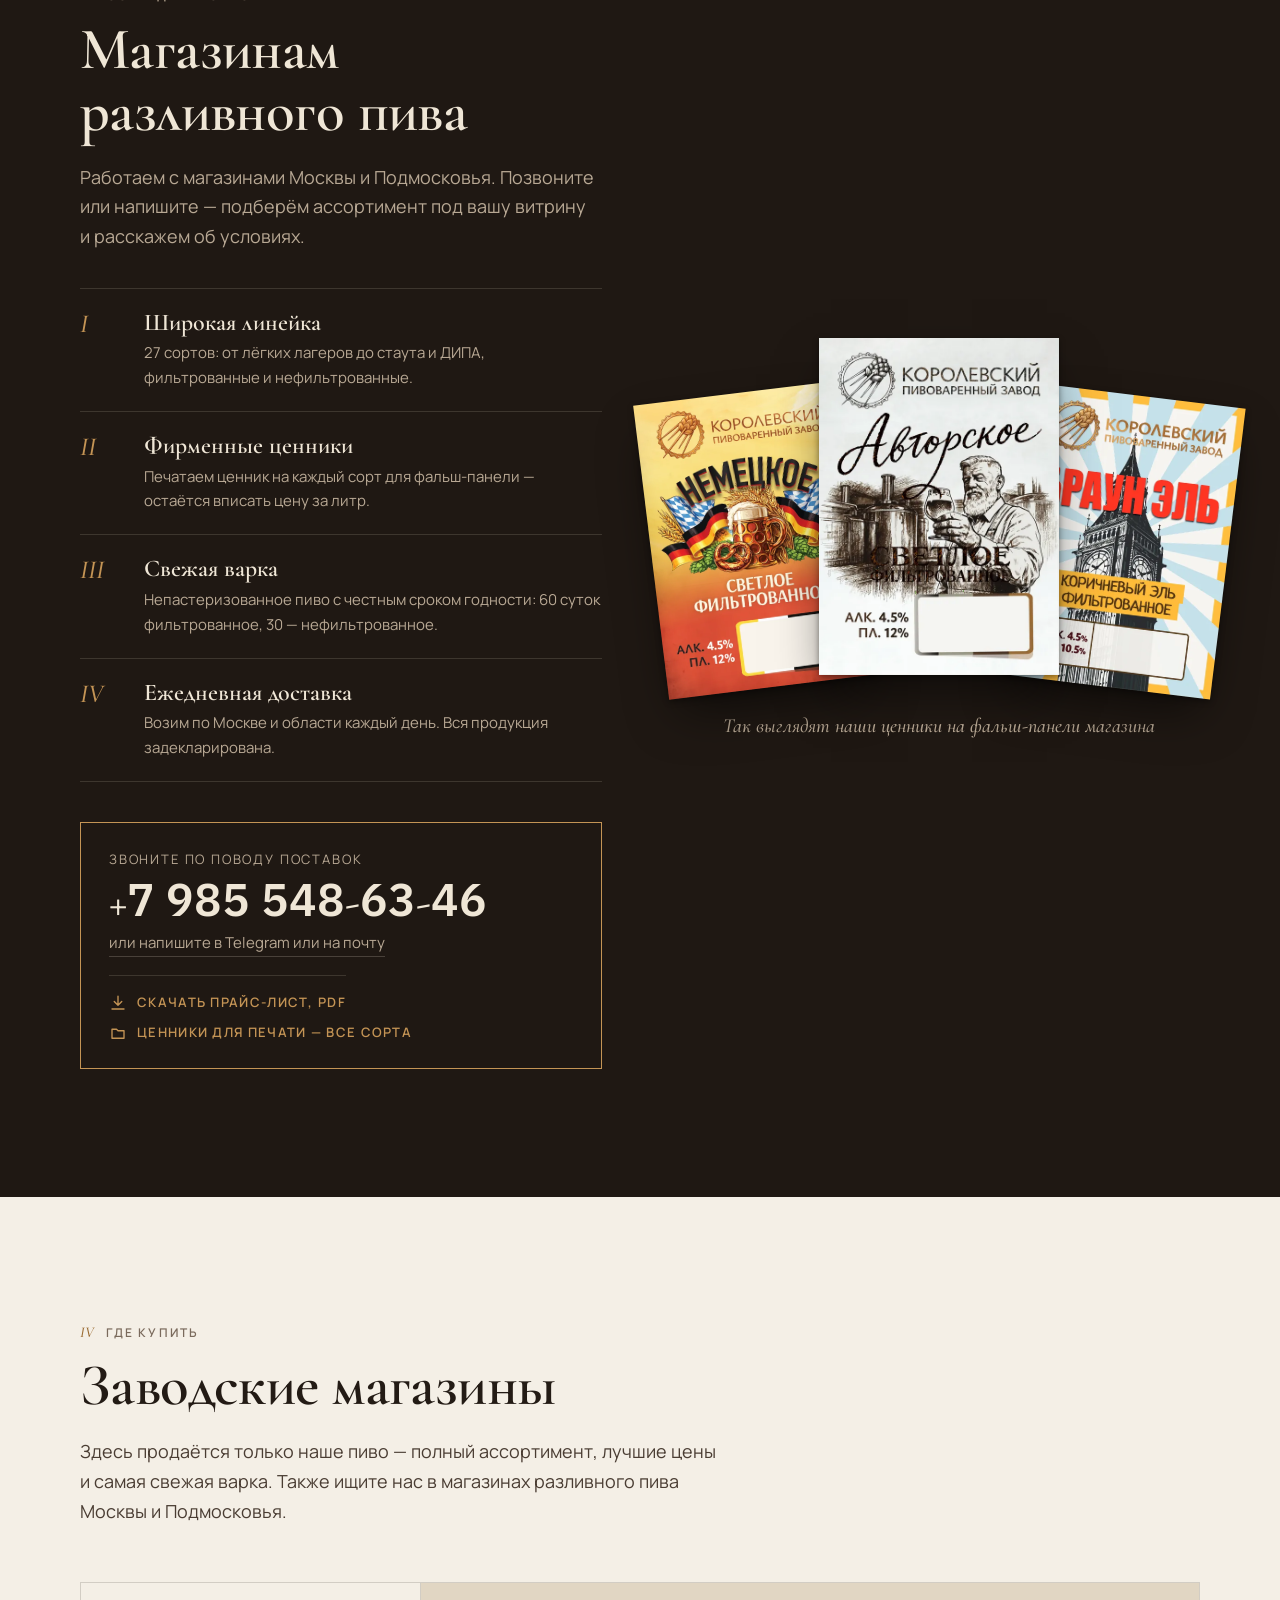
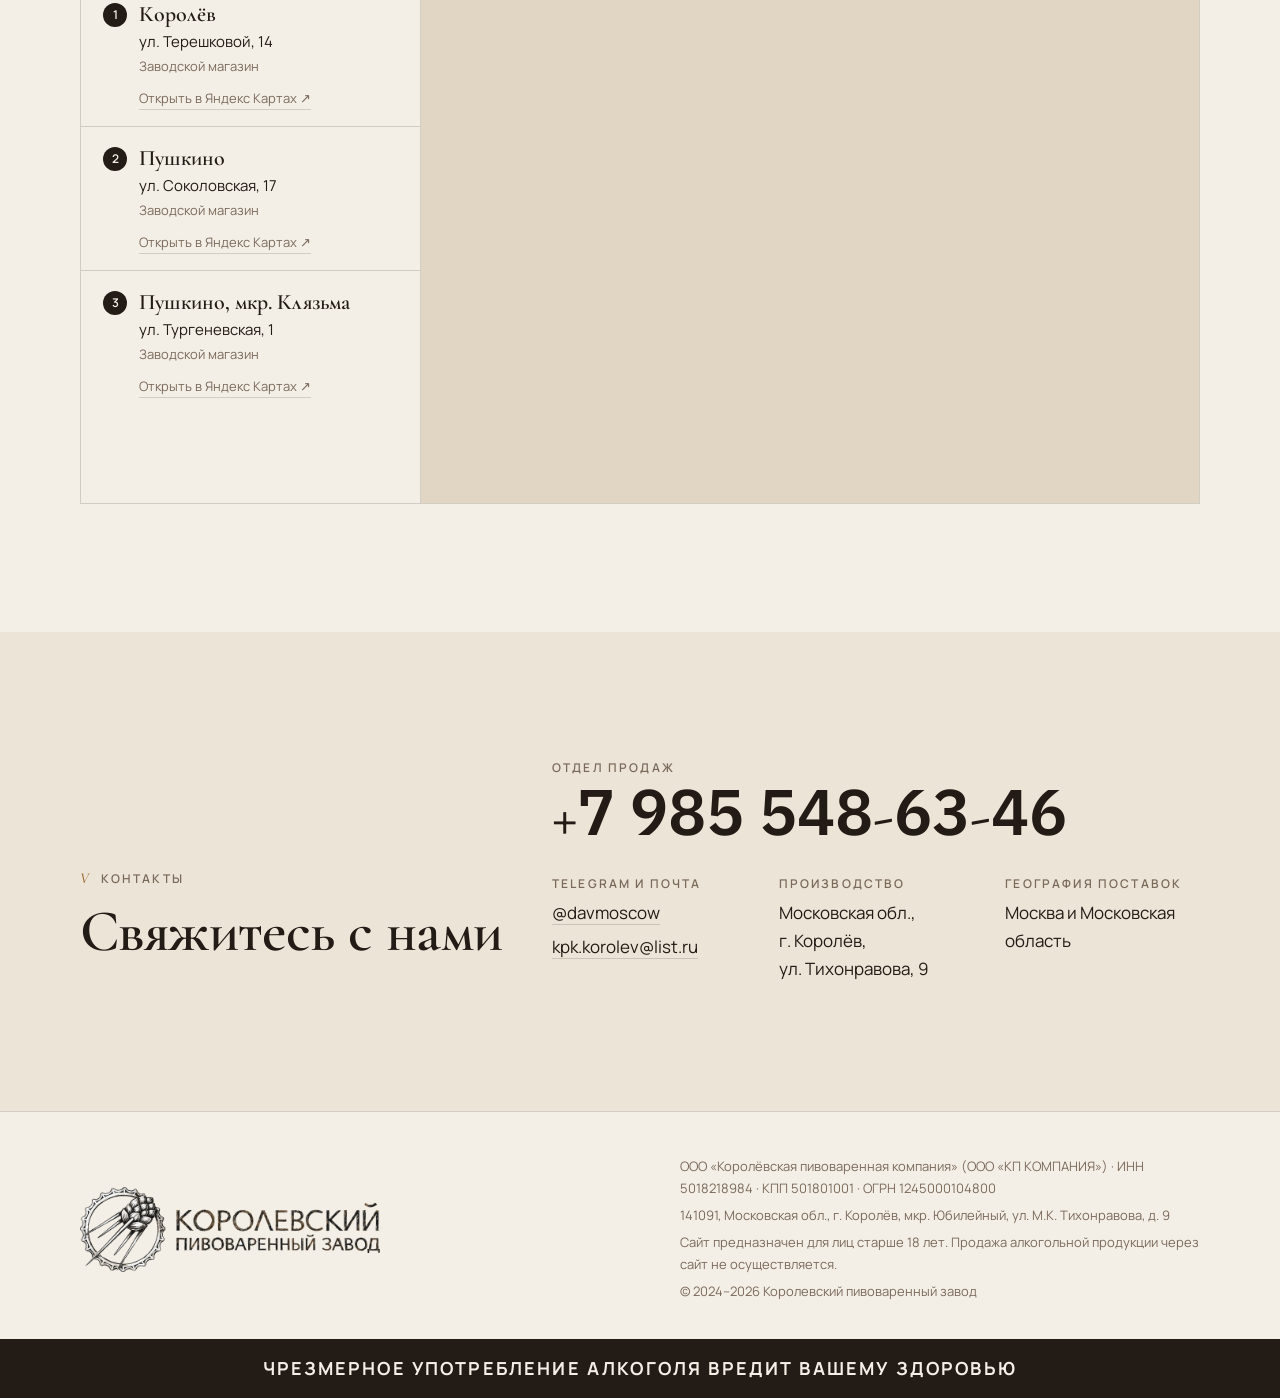
==== commit fcb237b0: "Add files via upload" ====
--- a/index.html
+++ b/index.html
@@ -119,12 +119,12 @@
   <div class="wrap about__in">
     <div class="about__emblem reveal">
       <img src="img/emblem-480.webp" width="480" height="473" loading="lazy" decoding="async"
-           alt="Знак завода: шишка хмеля в виде спутника внутри пивной пробки">
+           alt="Логотип завода: хмель в виде спутника внутри пивной пробки">
     </div>
     <div class="about__text">
       <p class="eyebrow"><span class="num">I</span> О заводе</p>
       <h2 class="h2 reveal">Пивоварня в&nbsp;городе, откуда начинался космос</h2>
-      <p class="reveal">Королевский пивоваренный завод основан в&nbsp;2024&nbsp;году, а&nbsp;в&nbsp;2025-м сварил первое пиво в&nbsp;Королёве. Наш знак — шишка хмеля, летящая как первый спутник: так мы отдаём дань родному городу.</p>
+      <p class="reveal">Королевский пивоваренный завод основан в&nbsp;2024&nbsp;году, а&nbsp;в&nbsp;2025-м сварил первое пиво в&nbsp;Королёве. Наш логотип — хмель, летящий как первый спутник: так мы отдаём дань родному городу.</p>
       <p class="reveal">Мы не пастеризуем пиво, поэтому оно сохраняет вкус свежей варки. Каждый сорт задекларирован, а&nbsp;сроки годности честные и&nbsp;короткие.</p>
 
       <ol class="timeline reveal">
@@ -196,19 +196,21 @@
     <div class="section__head">
       <p class="eyebrow"><span class="num">II</span> Ассортимент</p>
       <h2 class="h2" data-count="{n} {сортов} пива">27 сортов пива</h2>
-      <p class="section__lead">От лёгких лагеров до стаута и ДИПА. Многие сорта варим в двух вариантах — фильтрованном и нефильтрованном.</p>
+      <p class="section__lead">От лёгких лагеров до стаута и ДИПА. Большинство сортов представлены в двух вариантах: фильтрованном и нефильтрованном.</p>
     </div>
 
     <div class="filters" role="group" aria-label="Фильтр сортов">
-      <div class="filters__group" data-filter="type">
+      <div class="filters__group" data-filter="type" role="group" aria-labelledby="f-type">
+        <p class="filters__label" id="f-type">Вид пива</p>
         <button type="button" class="chip is-on" data-value="all">Все</button>
         <button type="button" class="chip" data-value="light">Светлое</button>
         <button type="button" class="chip" data-value="wheat">Пшеничное</button>
         <button type="button" class="chip" data-value="dark">Тёмное</button>
         <button type="button" class="chip chip--new" data-value="new">Новинки</button>
       </div>
-      <div class="filters__group" data-filter="filt">
-        <button type="button" class="chip is-on" data-value="all">Любое</button>
+      <div class="filters__group" data-filter="filt" role="group" aria-labelledby="f-filt">
+        <p class="filters__label" id="f-filt">Фильтрация</p>
+        <button type="button" class="chip is-on" data-value="all">Все</button>
         <button type="button" class="chip" data-value="f">Фильтрованное</button>
         <button type="button" class="chip" data-value="u">Нефильтрованное</button>
       </div>
@@ -217,6 +219,8 @@
 
     <!-- Плитки сортов строятся из файла js/data.js — правьте сорта там -->
     <div class="beer-grid" id="beer-grid"></div>
+    <!-- Сколько рядов показывать сразу — js/data.js → settings.beerRows -->
+    <div class="beers__more" hidden><button class="btn btn--line" id="beer-more" type="button" aria-controls="beer-grid"></button></div>
     <noscript><p class="beers__empty">Включите JavaScript, чтобы увидеть список сортов.</p></noscript>
     <p class="beers__empty" id="beer-empty" hidden>Таких сортов сейчас нет — попробуйте другой фильтр.</p>
     <p class="beers__note">Нажмите на сорт, чтобы открыть карточку с ценником и составом. Срок годности: фильтрованное — 60 суток, нефильтрованное — 30 суток (до и после вскрытия).</p>
@@ -229,7 +233,7 @@
     <div class="partners__text">
       <p class="eyebrow"><span class="num">III</span> Сотрудничество</p>
       <h2 class="h2">Магазинам разливного пива</h2>
-      <p class="section__lead">Работаем с&nbsp;магазинами Москвы и&nbsp;Подмосковья. Позвоните или оставьте заявку — подберём ассортимент под вашу витрину и&nbsp;расскажем об&nbsp;условиях.</p>
+      <p class="section__lead">Работаем с&nbsp;магазинами Москвы и&nbsp;Подмосковья. Позвоните или напишите — подберём ассортимент под вашу витрину и&nbsp;расскажем об&nbsp;условиях.</p>
 
       <ol class="perks">
         <li class="reveal"><span class="num">I</span><div><h3>Широкая линейка</h3><p><span data-count="{n} {сортов}">27 сортов</span>: от лёгких лагеров до стаута и&nbsp;ДИПА, фильтрованные и&nbsp;нефильтрованные.</p></div></li>
@@ -241,6 +245,7 @@
       <div class="callout">
         <p>Звоните по поводу поставок</p>
         <a class="callout__phone" href="tel:+79855486346">+7&nbsp;985&nbsp;548-63-46</a>
+        <button class="callout__mail" type="button" data-ask>или напишите в Telegram или на почту</button>
         <!-- Прайс-лист: замените файл files/price-list.pdf, ссылка останется прежней -->
         <a class="callout__file" href="files/price-list.pdf" target="_blank" rel="noopener" download>
           <svg viewBox="0 0 24 24" aria-hidden="true"><path d="M12 3v12m0 0-5-5m5 5 5-5M4 20h16"/></svg>
@@ -264,29 +269,6 @@
     </figure>
   </div>
 
-  <!-- ---------- Заявка от магазина (отправляет send.php, см. README) ---------- -->
-  <div class="wrap">
-    <div class="order" id="order">
-      <div class="order__head">
-        <h3 class="order__title">Заявка на поставку</h3>
-        <p>Оставьте контакты — перезвоним в&nbsp;рабочее время, пришлём прайс и&nbsp;договоримся о&nbsp;пробной поставке.</p>
-      </div>
-      <form class="form" id="order-form" novalidate>
-        <label class="form__field"><span>Магазин или компания</span><input name="shop" type="text" maxlength="120" autocomplete="organization" required></label>
-        <label class="form__field"><span>Город, адрес</span><input name="city" type="text" maxlength="160" autocomplete="address-level2"></label>
-        <label class="form__field"><span>Как к вам обращаться</span><input name="name" type="text" maxlength="80" autocomplete="name" required></label>
-        <label class="form__field"><span>Телефон</span><input name="phone" type="tel" maxlength="40" autocomplete="tel" inputmode="tel" required></label>
-        <label class="form__field form__field--wide"><span>Комментарий — какие сорта интересуют</span><textarea name="comment" rows="3" maxlength="1000"></textarea></label>
-        <!-- ловушка для спам-ботов: люди это поле не видят -->
-        <label class="form__trap" aria-hidden="true">Сайт <input name="website" type="text" tabindex="-1" autocomplete="off"></label>
-        <label class="form__agree form__field--wide"><input name="agree" type="checkbox" required> <span>Согласен на&nbsp;обработку персональных данных согласно <a href="privacy.html" target="_blank">политике конфиденциальности</a></span></label>
-        <div class="form__foot form__field--wide">
-          <button class="btn btn--light" type="submit">Отправить заявку</button>
-          <p class="form__status" id="order-status" role="status" aria-live="polite"></p>
-        </div>
-      </form>
-    </div>
-  </div>
 </section>
 
 <!-- ============ ГДЕ КУПИТЬ ============ -->
@@ -317,7 +299,9 @@
     </div>
     <div class="contacts__list">
       <div><p class="eyebrow">Отдел продаж</p><a class="contacts__phone" href="tel:+79855486346">+7&nbsp;985&nbsp;548-63-46</a></div>
-      <div><p class="eyebrow">Почта</p><p><a class="contacts__mail" href="mailto:kpk.korolev@list.ru">kpk.korolev@list.ru</a></p></div>
+      <div><p class="eyebrow">Telegram и почта</p>
+        <p><a class="contacts__mail" href="https://t.me/davmoscow" target="_blank" rel="noopener">@davmoscow</a></p>
+        <p><a class="contacts__mail" href="mailto:kpk.korolev@list.ru">kpk.korolev@list.ru</a></p></div>
       <div><p class="eyebrow">Производство</p><p>Московская обл., г.&nbsp;Королёв, ул.&nbsp;Тихонравова,&nbsp;9</p></div>
       <div><p class="eyebrow">География поставок</p><p>Москва и&nbsp;Московская область</p></div>
     </div>
@@ -331,11 +315,11 @@
   <div class="wrap footer__in">
     <img class="footer__logo" src="img/logo-760.webp" width="380" height="107" loading="lazy" decoding="async" alt="Королевский пивоваренный завод">
     <div class="footer__info">
-      <!-- Реквизиты юрлица (те же — в privacy.html) -->
+      <!-- Реквизиты юрлица -->
       <p>ООО «Королёвская пивоваренная компания» (ООО «КП КОМПАНИЯ») · ИНН 5018218984 · КПП 501801001 · ОГРН 1245000104800</p>
       <p>141091, Московская обл., г.&nbsp;Королёв, мкр.&nbsp;Юбилейный, ул.&nbsp;М.К.&nbsp;Тихонравова, д.&nbsp;9</p>
       <p>Сайт предназначен для лиц старше 18 лет. Продажа алкогольной продукции через сайт не осуществляется.</p>
-      <p>© 2024–2026 Королевский пивоваренный завод · <a href="privacy.html">Политика конфиденциальности</a></p>
+      <p>© 2024–2026 Королевский пивоваренный завод</p>
     </div>
   </div>
   <p class="warning">Чрезмерное употребление алкоголя вредит вашему здоровью</p>
@@ -353,8 +337,8 @@
       <dl class="sort__spec" id="sort-spec"></dl>
       <dl class="sort__recipe" id="sort-recipe"></dl>
       <div class="sort__actions">
-        <button class="btn btn--dark" type="button" data-sort-order>Заявка на этот сорт</button>
-        <a class="btn btn--line" href="tel:+79855486346">Позвонить</a>
+        <a class="btn btn--dark" href="tel:+79855486346">Позвонить</a>
+        <button class="btn btn--line" type="button" data-ask data-ask-sort>Написать</button>
       </div>
       <div class="sort__nav">
         <button type="button" data-sort-step="-1">← Предыдущий</button>
@@ -362,6 +346,19 @@
       </div>
     </div>
   </div>
+</dialog>
+
+<!-- ============ «ГДЕ УДОБНЕЕ НАПИСАТЬ?» (Telegram и почта — в js/data.js → settings) ============ -->
+<dialog class="ask" id="ask" aria-labelledby="ask-title">
+  <button class="sort__close" type="button" data-ask-close aria-label="Закрыть">×</button>
+  <p class="ask__tag" id="ask-tag">Поставки для магазинов</p>
+  <h2 class="ask__title" id="ask-title">Где вам удобнее написать?</h2>
+  <p class="ask__text">Откроется чат с отделом продаж — текст сообщения подставим сами. Отвечаем в рабочее время.</p>
+  <div class="ask__actions">
+    <a class="btn btn--dark" id="ask-tg" href="#" target="_blank" rel="noopener">Telegram</a>
+    <a class="btn btn--line" id="ask-mail" href="#">Почта</a>
+  </div>
+  <p class="ask__note">Текст сообщения мы скопируем — если он не появится в чате сам, просто вставьте его.</p>
 </dialog>
 
 <!-- ============ ПРОСМОТР ФОТО ============ -->
--- a/css/style.css
+++ b/css/style.css
@@ -0,0 +1,756 @@
+/* =========================================================
+   Королевский пивоваренный завод — стили
+   Светлая «гравюра»: бумага, чернила, бронза
+   ========================================================= */
+
+/* ---------- Шрифты (свои, без внешних запросов) ---------- */
+@font-face {
+  font-family: "Cormorant"; font-weight: 600; font-style: normal; font-display: swap;
+  src: url(../fonts/cormorant-garamond-cyrillic-600-normal.woff2) format("woff2");
+  unicode-range: U+0301, U+0400-045F, U+0490-0491, U+04B0-04B1, U+2116;
+}
+@font-face {
+  font-family: "Cormorant"; font-weight: 600; font-style: normal; font-display: swap;
+  src: url(../fonts/cormorant-garamond-latin-600-normal.woff2) format("woff2");
+  unicode-range: U+0000-00FF, U+0131, U+0152-0153, U+02BB-02BC, U+02C6, U+02DA, U+02DC, U+0304, U+0308, U+0329, U+2000-206F, U+20AC, U+2122, U+2191, U+2193, U+2212, U+2215, U+FEFF, U+FFFD;
+}
+@font-face {
+  font-family: "Cormorant"; font-weight: 500; font-style: italic; font-display: swap;
+  src: url(../fonts/cormorant-garamond-cyrillic-500-italic.woff2) format("woff2");
+  unicode-range: U+0301, U+0400-045F, U+0490-0491, U+04B0-04B1, U+2116;
+}
+@font-face {
+  font-family: "Cormorant"; font-weight: 500; font-style: italic; font-display: swap;
+  src: url(../fonts/cormorant-garamond-latin-500-italic.woff2) format("woff2");
+  unicode-range: U+0000-00FF, U+0131, U+0152-0153, U+02BB-02BC, U+02C6, U+02DA, U+02DC, U+0304, U+0308, U+0329, U+2000-206F, U+20AC, U+2122, U+2191, U+2193, U+2212, U+2215, U+FEFF, U+FFFD;
+}
+@font-face {
+  font-family: "Manrope"; font-weight: 200 800; font-style: normal; font-display: swap;
+  src: url(../fonts/manrope-cyrillic-wght-normal.woff2) format("woff2-variations");
+  unicode-range: U+0301, U+0400-045F, U+0490-0491, U+04B0-04B1, U+2116;
+}
+@font-face {
+  font-family: "Manrope"; font-weight: 200 800; font-style: normal; font-display: swap;
+  src: url(../fonts/manrope-latin-wght-normal.woff2) format("woff2-variations");
+  unicode-range: U+0000-00FF, U+0131, U+0152-0153, U+02BB-02BC, U+02C6, U+02DA, U+02DC, U+0304, U+0308, U+0329, U+2000-206F, U+20AC, U+2122, U+2191, U+2193, U+2212, U+2215, U+FEFF, U+FFFD;
+}
+/* Цифры в заголовках — из IBM Plex Sans (OFL): у Cormorant старинные цифры («2», «7» ниже строки, «1» как «I»),
+   lining-nums в урезанном файле шрифта не работает. Объявлено последним — для 0–9 главнее файлов выше. */
+@font-face {
+  font-family: "Cormorant"; font-weight: 600; font-style: normal; font-display: swap;
+  src: url(../fonts/plex-sans-digits-wght.woff2) format("woff2-variations"), url(../fonts/plex-sans-digits-wght.woff2) format("woff2");
+  unicode-range: U+0030-0039;
+}
+@font-face {
+  font-family: "Cormorant"; font-weight: 500; font-style: italic; font-display: swap;
+  src: url(../fonts/plex-sans-digits-wght.woff2) format("woff2-variations"), url(../fonts/plex-sans-digits-wght.woff2) format("woff2");
+  unicode-range: U+0030-0039;
+}
+
+/* ---------- Цвета и размеры ---------- */
+:root {
+  --paper: #F4EFE6;
+  --paper-2: #ECE4D6;
+  --paper-3: #E1D6C3;
+  --ink: #231B15;
+  --ink-2: #4A3D33;
+  --muted: #7A6A5C;
+  --rule: rgba(35, 27, 21, .16);
+  --bronze: #9A6A30;
+  --bronze-2: #C49455;
+  --night: #1F1813;
+  --night-2: #2B221B;
+  --on-night: #EFE6D6;
+  --on-night-2: #B8A894;
+
+  /* цвет пива в карточках */
+  --t-straw: #E6BD52;
+  --t-gold: #D49B33;
+  --t-amber: #BC6F27;
+  --t-red: #8F3B21;
+  --t-brown: #6A3A1E;
+  --t-wheat: #EBD08C;
+  --t-dark: #3A2318;
+
+  --serif: "Cormorant", "Times New Roman", serif;
+  --sans: "Manrope", system-ui, -apple-system, "Segoe UI", Roboto, Arial, sans-serif;
+  --wrap: 1200px;
+  --gutter: clamp(16px, 4vw, 40px);
+  --header-h: 68px;
+}
+
+/* ---------- База ---------- */
+*, *::before, *::after { box-sizing: border-box; }
+html { scroll-behavior: smooth; scroll-padding-top: var(--header-h); -webkit-text-size-adjust: 100%; }
+body {
+  margin: 0;
+  background: var(--paper);
+  color: var(--ink);
+  font: 400 16px/1.65 var(--sans);
+  -webkit-font-smoothing: antialiased;
+  text-rendering: optimizeLegibility;
+  overflow-x: hidden;
+}
+img { display: block; max-width: 100%; height: auto; }
+a { color: inherit; }
+h1, h2, h3, p, ul, ol, figure { margin: 0; }
+ul, ol { padding: 0; list-style: none; }
+button { font: inherit; color: inherit; cursor: pointer; }
+:focus-visible { outline: 2px solid var(--bronze); outline-offset: 3px; }
+
+.wrap { max-width: var(--wrap); margin: 0 auto; padding: 0 var(--gutter); }
+
+.eyebrow {
+  font: 600 12px/1.4 var(--sans);
+  letter-spacing: .18em;
+  text-transform: uppercase;
+  color: var(--muted);
+}
+.num {
+  display: inline-block;
+  font: italic 500 1.25em/1 var(--serif);
+  letter-spacing: 0;
+  text-transform: none;
+  color: var(--bronze);
+  margin-right: .5em;
+}
+.h2 {
+  font: 600 clamp(36px, 4.6vw, 60px)/1.05 var(--serif);
+  letter-spacing: -.01em;
+  margin: 14px 0 20px;
+  text-wrap: balance;
+}
+
+/* цифры в антикве — ровные, без «старинных» выносных */
+.facts b, .beer__spec b, .timeline b, .callout__phone, .contacts__phone, .age__title { font-variant-numeric: lining-nums; }
+
+/* ---------- Кнопки ---------- */
+.btn {
+  display: inline-flex; align-items: center; justify-content: center;
+  min-height: 52px; padding: 0 28px;
+  border: 1px solid var(--ink);
+  border-radius: 0;
+  font: 600 14px/1 var(--sans);
+  letter-spacing: .08em; text-transform: uppercase;
+  text-decoration: none;
+  transition: background-color .25s, color .25s, border-color .25s;
+}
+.btn--dark { background: var(--ink); color: var(--paper); }
+.btn--dark:hover { background: var(--bronze); border-color: var(--bronze); }
+.btn--line { background: transparent; color: var(--ink); }
+.btn--line:hover { background: var(--ink); color: var(--paper); }
+.btn--light { background: var(--on-night); color: var(--night); border-color: var(--on-night); }
+.btn--light:hover { background: var(--bronze-2); border-color: var(--bronze-2); }
+.btn:disabled { opacity: .5; pointer-events: none; }
+
+/* ---------- Шапка ---------- */
+.header {
+  position: sticky; top: 0; z-index: 50;
+  background: rgba(244, 239, 230, .96);
+  border-bottom: 1px solid transparent;
+  transition: border-color .3s;
+}
+.header.is-stuck { border-bottom-color: var(--rule); }
+.header__in { display: flex; align-items: center; gap: 28px; height: var(--header-h); }
+.brand { display: flex; align-items: center; gap: 12px; text-decoration: none; margin-right: auto; }
+.brand__name {
+  font: 600 15px/1.05 var(--sans); letter-spacing: .14em; text-transform: uppercase;
+}
+.brand__name small {
+  display: block; margin-top: 3px;
+  font-size: 10px; letter-spacing: .2em; font-weight: 500; color: var(--muted);
+}
+.nav { display: flex; gap: 26px; }
+.nav a {
+  position: relative; text-decoration: none;
+  font: 500 14px/1 var(--sans); color: var(--ink-2);
+  padding: 6px 0;
+}
+.nav a::after {
+  content: ""; position: absolute; left: 0; right: 0; bottom: 0; height: 1px;
+  background: var(--bronze); transform: scaleX(0); transform-origin: left; transition: transform .3s;
+}
+.nav a:hover { color: var(--ink); }
+.nav a:hover::after { transform: scaleX(1); }
+.header__phone {
+  font: 600 15px/1 var(--sans); text-decoration: none; white-space: nowrap;
+  padding: 11px 16px; border: 1px solid var(--rule);
+  transition: border-color .25s;
+}
+.header__phone:hover { border-color: var(--ink); }
+.burger { display: none; width: 44px; height: 44px; border: 0; background: none; padding: 0; position: relative; }
+.burger span, .burger span::before, .burger span::after {
+  position: absolute; left: 11px; width: 22px; height: 1.5px; background: var(--ink); content: ""; transition: transform .3s, top .3s;
+}
+.burger span { top: 21px; }
+.burger span::before { left: 0; top: -7px; }
+.burger span::after { left: 0; top: 7px; }
+.burger[aria-expanded="true"] span { background: transparent; }
+.burger[aria-expanded="true"] span::before { top: 0; transform: rotate(45deg); }
+.burger[aria-expanded="true"] span::after { top: 0; transform: rotate(-45deg); }
+
+/* ---------- Первый экран ---------- */
+.hero {
+  position: relative;
+  background: var(--paper);
+  padding: clamp(24px, 5vw, 64px) 0 0;
+  overflow: hidden;
+}
+/* бумажная фактура, плавно растворяется к низу */
+.hero::before {
+  content: ""; position: absolute; inset: 0; pointer-events: none;
+  background: url(../img/paper.webp) center / cover no-repeat;
+  mix-blend-mode: multiply;
+  -webkit-mask-image: linear-gradient(to bottom, #000 55%, transparent);
+  mask-image: linear-gradient(to bottom, #000 55%, transparent);
+}
+.hero > * { position: relative; }
+.hero__in {
+  display: grid; grid-template-columns: minmax(0, 1fr) minmax(0, 1.12fr);
+  align-items: center; gap: clamp(16px, 3vw, 48px);
+}
+.hero__title {
+  font: 600 clamp(48px, 7vw, 100px)/.98 var(--serif);
+  letter-spacing: -.015em;
+  margin: 22px 0 26px;
+}
+.hero__title em {
+  display: block;
+  font-style: italic; font-weight: 500;
+  color: var(--bronze);
+}
+.hero__lead { max-width: 30em; font-size: 18px; color: var(--ink-2); }
+.hero__actions { display: flex; flex-wrap: wrap; gap: 12px; margin-top: 36px; }
+.hero__art { margin-right: calc(-1 * var(--gutter)); }
+.hero__art img { width: 100%; mix-blend-mode: multiply; animation: ink-in 1.2s ease-out both; }
+@keyframes ink-in { from { opacity: 0; transform: scale(1.02); } to { opacity: 1; transform: none; } }
+
+.facts {
+  display: grid; grid-template-columns: repeat(4, 1fr);
+  border-top: 1px solid var(--ink);
+  border-bottom: 1px solid var(--rule);
+  margin-top: clamp(24px, 4vw, 48px);
+}
+.facts li { padding: 22px 20px 24px; border-left: 1px solid var(--rule); }
+.facts li:first-child { border-left: 0; padding-left: 0; }
+.facts b { display: block; font: 600 clamp(32px, 3.6vw, 46px)/1 var(--serif); }
+.facts span { display: block; margin-top: 8px; font-size: 13px; color: var(--muted); letter-spacing: .04em; }
+
+/* ---------- Секции ---------- */
+.section { padding: clamp(72px, 10vw, 136px) 0; overflow: hidden; }
+.section__head { max-width: 760px; margin-bottom: clamp(32px, 5vw, 56px); }
+.section__lead { font-size: 18px; color: var(--ink-2); max-width: 36em; }
+
+/* ---------- О заводе ---------- */
+.about__in {
+  display: grid; grid-template-columns: minmax(0, .8fr) minmax(0, 1fr);
+  gap: clamp(32px, 7vw, 110px); align-items: center;
+}
+.about__emblem { position: relative; max-width: 440px; justify-self: center; }
+.about__text > p:not(.eyebrow) { font-size: 17px; color: var(--ink-2); margin-top: 14px; max-width: 34em; }
+.timeline { margin-top: 36px; border-top: 1px solid var(--rule); }
+.timeline li {
+  display: grid; grid-template-columns: 170px 1fr; gap: 16px;
+  padding: 14px 0; border-bottom: 1px solid var(--rule);
+}
+.timeline b { font: 600 20px/1.3 var(--serif); }
+.timeline span { color: var(--ink-2); }
+
+.pillars {
+  display: grid; grid-template-columns: repeat(3, 1fr); gap: 1px;
+  background: var(--rule); border: 1px solid var(--rule);
+  margin-top: clamp(56px, 8vw, 104px);
+}
+.pillars li { background: var(--paper); padding: 36px 32px 40px; }
+.pillars svg { width: 40px; height: 40px; fill: none; stroke: var(--bronze); stroke-width: 1.4; stroke-linecap: round; stroke-linejoin: round; }
+.pillars h3 { font: 600 26px/1.15 var(--serif); margin: 18px 0 10px; }
+.pillars p { color: var(--ink-2); font-size: 15px; }
+
+/* ---------- Производство ---------- */
+.production { margin-top: clamp(64px, 9vw, 120px); }
+.production__head {
+  display: grid; grid-template-columns: minmax(0, 1fr) minmax(0, 1.1fr); gap: clamp(24px, 5vw, 72px);
+  align-items: end; margin-bottom: clamp(28px, 4vw, 44px);
+}
+.production__title { font: 600 clamp(30px, 3.6vw, 46px)/1.08 var(--serif); margin-top: 12px; text-wrap: balance; }
+.production__facts { display: grid; grid-template-columns: 1fr 1fr; gap: 1px; background: var(--rule); border: 1px solid var(--rule); }
+.production__facts li { background: var(--paper); padding: 16px 18px; }
+.production__facts b { display: block; font: 600 24px/1.1 var(--serif); font-variant-numeric: lining-nums; color: var(--bronze); }
+.production__facts span { display: block; margin-top: 4px; font-size: 13.5px; line-height: 1.45; color: var(--ink-2); }
+
+.gallery {
+  display: grid; grid-template-columns: repeat(6, minmax(0, 1fr)); grid-auto-rows: clamp(150px, 17vw, 230px);
+  gap: 8px;
+}
+.gallery__item { position: relative; overflow: hidden; grid-column: span 2; background: var(--paper-3); }
+.gallery__item--a { grid-column: span 4; grid-row: span 2; }
+.gallery__item--b { grid-row: span 2; }
+.gallery__item img {
+  width: 100%; height: 100%; object-fit: cover;
+  filter: saturate(.8) sepia(.12); transition: transform .6s cubic-bezier(.2,.7,.2,1), filter .4s;
+}
+.gallery__item:hover img { transform: scale(1.04); filter: none; }
+
+.photo {
+  width: min(1400px, calc(100% - 32px)); max-width: none; max-height: calc(100% - 32px);
+  padding: 0; border: 0; background: transparent; overflow: visible;
+}
+.photo::backdrop { background: rgba(20, 15, 11, .9); }
+.photo img { display: block; max-width: 100%; max-height: calc(100vh - 64px); margin: 0 auto; }
+.photo .sort__close { top: -6px; right: -6px; }
+.photo__step {
+  position: absolute; top: 50%; transform: translateY(-50%);
+  width: 48px; height: 48px; border: 0; background: rgba(244,239,230,.9); color: var(--ink); font-size: 20px;
+}
+.photo__step--prev { left: 8px; }
+.photo__step--next { right: 8px; }
+.photo__step:hover { background: var(--paper); }
+
+/* ---------- Сорта ---------- */
+.beers { background: var(--paper-2); }
+.filters { display: flex; flex-wrap: wrap; align-items: flex-end; gap: 20px 28px; margin-bottom: 32px; }
+.filters__group { display: flex; flex-wrap: wrap; gap: 8px; }
+.filters__group + .filters__group { padding-left: 28px; border-left: 1px solid var(--rule); }
+.filters__label {
+  flex-basis: 100%; margin-bottom: 2px;
+  font: 600 11px/1.3 var(--sans); letter-spacing: .14em; text-transform: uppercase; color: var(--muted);
+}
+.chip {
+  min-height: 40px; padding: 0 16px;
+  border: 1px solid var(--rule); background: transparent; border-radius: 999px;
+  font: 500 14px/1 var(--sans); color: var(--ink-2);
+  transition: background-color .2s, color .2s, border-color .2s;
+}
+.chip:hover { border-color: var(--ink); color: var(--ink); }
+.chip.is-on { background: var(--ink); border-color: var(--ink); color: var(--paper); }
+.filters__count { margin-left: auto; font-size: 14px; color: var(--muted); }
+.filters__count b { color: var(--ink); }
+
+.beer-grid {
+  display: grid; grid-template-columns: repeat(auto-fill, minmax(min(100%, 300px), 1fr));
+  gap: 1px; background: var(--rule); border: 1px solid var(--rule);
+}
+.beer {
+  display: flex; flex-direction: column;
+  background: var(--paper); padding: 26px 26px 24px;
+  transition: background-color .25s;
+}
+.beer:hover { background: #FBF8F2; }
+.beer[hidden] { display: none; }
+.beer__kind {
+  display: flex; align-items: center; gap: 10px;
+  font: 600 11px/1.3 var(--sans); letter-spacing: .14em; text-transform: uppercase; color: var(--muted);
+}
+.beer__kind i {
+  width: 14px; height: 14px; border-radius: 50%; flex: none;
+  background: var(--c);
+  box-shadow: inset 0 0 0 1px rgba(0,0,0,.15), inset 0 3px 3px rgba(255,255,255,.35);
+}
+.beer__name { font: 600 32px/1.05 var(--serif); margin: 14px 0 10px; }
+.beer--star .beer__name::after {
+  content: "★"; font-size: .45em; vertical-align: super; color: var(--bronze); margin-left: .3em;
+}
+.beer__desc { font-size: 14.5px; line-height: 1.55; color: var(--ink-2); flex: 1; }
+.beer__spec {
+  display: flex; gap: 18px; margin-top: 20px; padding-top: 14px; border-top: 1px solid var(--rule);
+  font-size: 13px; color: var(--muted);
+}
+.beer__spec b { font: 600 19px/1 var(--serif); color: var(--ink); margin-left: 2px; }
+.beer__var { display: flex; flex-wrap: wrap; gap: 6px; margin-top: 14px; }
+.beer__var span {
+  font-size: 12px; line-height: 1; padding: 6px 10px;
+  border: 1px solid var(--rule); border-radius: 999px; color: var(--ink-2);
+}
+/* вся плитка кликабельна — открывает карточку сорта */
+.beer { position: relative; cursor: pointer; }
+.beer__open {
+  all: unset; cursor: pointer;
+}
+.beer__open::after { content: ""; position: absolute; inset: 0; }
+.beer__open:focus-visible { outline: none; }
+.beer:has(.beer__open:focus-visible) { outline: 2px solid var(--bronze); outline-offset: -2px; }
+.beer::before {
+  content: ""; position: absolute; left: 0; right: 0; top: 0; height: 3px;
+  background: var(--bronze); transform: scaleX(0); transform-origin: left; transition: transform .35s;
+}
+.beer:hover::before { transform: scaleX(1); }
+.beer__name { transition: color .25s; }
+.beer:hover .beer__name { color: var(--bronze); }
+.beer__more {
+  display: flex; align-items: center; gap: 8px; margin-top: 16px;
+  font: 600 12px/1 var(--sans); letter-spacing: .14em; text-transform: uppercase; color: var(--bronze);
+  opacity: .55; transition: opacity .25s;
+}
+.beer__more span { transition: transform .25s; }
+.beer:hover .beer__more { opacity: 1; }
+.beer:hover .beer__more span { transform: translateX(5px); }
+
+.beer__badge {
+  position: absolute; top: 22px; right: 22px;
+  font: 600 10px/1 var(--sans); letter-spacing: .14em; text-transform: uppercase;
+  color: var(--paper); background: var(--bronze); padding: 6px 8px;
+}
+.sort .beer__badge { position: static; margin-left: 6px; font-style: normal; }
+/* место под плашку, чтобы она не наезжала на подпись */
+.beer:has(.beer__badge) .beer__kind { padding-right: 96px; }
+.beer--ending .beer__kind { padding-right: 150px; }
+/* «последняя партия» — серая, некликабельная */
+.beer--ending { cursor: default; background: var(--paper-2); }
+.beer--ending:hover { background: var(--paper-2); }
+.beer--ending::before { display: none; }
+.beer--ending > :not(.beer__badge) { opacity: .45; filter: grayscale(1); }
+.beer--ending:hover .beer__name { color: inherit; }
+.beer--ending .beer__badge { background: var(--muted); }
+.chip--new::before { content: "★"; margin-right: 6px; color: var(--bronze); }
+.chip--new.is-on::before { color: var(--bronze-2); }
+.beer__spec { flex-wrap: wrap; gap: 6px 16px; }
+
+/* свёрнутый список сортов */
+.beer-grid.is-collapsed .beer--more { display: none; }
+.beers__more { display: flex; justify-content: center; margin-top: 28px; }
+.beers__more[hidden] { display: none; }
+.beers__more .btn { min-width: 260px; }
+
+.beers__empty { padding: 40px 0; text-align: center; color: var(--muted); }
+.beers__note { margin-top: 20px; font-size: 14px; color: var(--muted); }
+
+/* ---------- Магазинам (тёмная секция) ---------- */
+.partners { background: var(--night); color: var(--on-night); }
+.partners .eyebrow { color: var(--on-night-2); }
+.partners .num { color: var(--bronze-2); }
+.partners .section__lead { color: var(--on-night-2); }
+.partners__in {
+  display: grid; grid-template-columns: minmax(0, 1fr) minmax(0, 1fr);
+  gap: clamp(40px, 6vw, 96px); align-items: center;
+}
+.perks { margin-top: 36px; border-top: 1px solid rgba(239,230,214,.14); }
+.perks li {
+  display: grid; grid-template-columns: 52px 1fr; gap: 12px;
+  padding: 20px 0; border-bottom: 1px solid rgba(239,230,214,.14);
+}
+.perks .num { font-size: 26px; margin: 2px 0 0; }
+.perks h3 { font: 600 24px/1.2 var(--serif); margin-bottom: 4px; }
+.perks p { color: var(--on-night-2); font-size: 15px; }
+.callout {
+  margin-top: 40px; padding: 26px 28px;
+  border: 1px solid var(--bronze-2);
+}
+.callout p { font-size: 13px; letter-spacing: .14em; text-transform: uppercase; color: var(--on-night-2); }
+.callout__phone {
+  display: inline-block; margin-top: 6px;
+  font: 600 clamp(32px, 4vw, 46px)/1.1 var(--serif); text-decoration: none; color: var(--on-night);
+  transition: color .25s;
+}
+.callout__phone:hover { color: var(--bronze-2); }
+.callout__mail { display: inline-block; margin-top: 4px; padding: 0; border: 0; background: none; font-size: 15px; color: var(--on-night-2); text-decoration: none; border-bottom: 1px solid rgba(239,230,214,.2); cursor: pointer; }
+
+/* ---------- Окно «Где удобнее написать?» ---------- */
+.ask {
+  width: min(440px, calc(100% - 32px)); padding: 40px 36px 32px; border: 0;
+  background: var(--paper); color: var(--ink); box-shadow: 0 30px 80px -20px rgba(0,0,0,.55);
+}
+.ask::backdrop { background: rgba(31, 24, 19, .72); }
+.ask[open] { animation: sort-in .25s ease-out; }
+.ask__tag {
+  display: inline-block; padding: 6px 12px; border: 1px solid var(--rule); border-radius: 999px;
+  font-size: 12px; color: var(--ink-2);
+}
+.ask__title { font: 600 34px/1.1 var(--serif); margin: 16px 0 10px; }
+.ask__text { font-size: 15px; color: var(--ink-2); }
+.ask__actions { display: grid; gap: 10px; margin-top: 24px; }
+.ask__actions .btn { width: 100%; }
+.ask__actions [hidden] { display: none; }
+.ask__note { margin-top: 18px; font-size: 13px; color: var(--muted); }
+.contacts__list p + p { margin-top: 4px; }
+.callout__mail:hover { color: var(--on-night); }
+.callout__file {
+  display: flex; align-items: center; gap: 10px; width: fit-content; margin-top: 18px;
+  font: 600 13px/1 var(--sans); letter-spacing: .1em; text-transform: uppercase;
+  color: var(--bronze-2); text-decoration: none;
+  padding-top: 18px; border-top: 1px solid rgba(239,230,214,.14);
+}
+.callout__file svg { width: 18px; height: 18px; fill: none; stroke: currentColor; stroke-width: 1.8; stroke-linecap: round; stroke-linejoin: round; }
+.callout__file:hover { color: var(--on-night); }
+.callout__file[hidden] { display: none; }
+.callout__file + .callout__file { margin-top: 12px; padding-top: 0; border-top: 0; }
+
+
+.tags { text-align: center; }
+.tags__row { display: flex; justify-content: center; align-items: flex-end; padding: 20px 0 10px; }
+.tags__row img {
+  width: 40%; max-width: 230px;
+  box-shadow: 0 24px 50px -12px rgba(0,0,0,.6), 0 2px 6px rgba(0,0,0,.4);
+  transition: transform .5s cubic-bezier(.2,.7,.2,1);
+}
+.tags__row img:nth-child(1) { transform: rotate(-7deg) translate(18%, 6%); }
+.tags__row img:nth-child(2) { position: relative; z-index: 2; width: 46%; max-width: 270px; }
+.tags__row img:nth-child(3) { transform: rotate(7deg) translate(-18%, 6%); }
+.tags:hover .tags__row img:nth-child(1) { transform: rotate(-9deg) translate(8%, 4%); }
+.tags:hover .tags__row img:nth-child(3) { transform: rotate(9deg) translate(-8%, 4%); }
+.tags figcaption { margin-top: 28px; font: italic 500 20px/1.3 var(--serif); color: var(--on-night-2); }
+
+/* ---------- Где купить ---------- */
+.where__in {
+  display: grid; grid-template-columns: minmax(0, 340px) minmax(0, 1fr);
+  border: 1px solid var(--rule); background: var(--paper);
+}
+.shops { border-right: 1px solid var(--rule); max-height: 520px; overflow-y: auto; }
+.shops li { position: relative; transition: background-color .2s; }
+.shops li + li { border-top: 1px solid var(--rule); }
+.shops li:hover, .shops li.is-on { background: var(--paper-2); }
+.shops li.is-on::before { content: ""; position: absolute; left: 0; top: 0; bottom: 0; width: 3px; background: var(--bronze); }
+.shops button {
+  display: block; width: 100%; text-align: left;
+  border: 0; background: transparent; padding: 18px 22px 6px;
+}
+.shops button { position: relative; padding-left: 58px; }
+.shops i {
+  position: absolute; left: 22px; top: 20px;
+  display: grid; place-items: center; width: 24px; height: 24px; border-radius: 50%;
+  background: var(--ink); color: var(--paper); font: normal 600 12px/1 var(--sans);
+}
+.shops li.is-on i { background: var(--bronze); }
+.shops b { display: block; font: 600 22px/1.2 var(--serif); }
+.shops span { display: block; font-size: 15px; color: var(--ink); margin-top: 2px; }
+.shops small { display: block; font-size: 13px; color: var(--muted); margin-top: 2px; }
+.shops a {
+  display: inline-block; margin: 0 22px 16px 58px; font-size: 13px; color: var(--muted);
+  text-decoration: none; border-bottom: 1px solid var(--rule);
+}
+.shops a:hover { color: var(--ink); border-color: var(--ink); }
+
+.map { position: relative; min-height: 520px; background: var(--paper-3); z-index: 0; }
+.map__ph {
+  position: absolute; inset: 0; display: grid; place-items: center; padding: 20px; text-align: center;
+  font: italic 500 20px/1.3 var(--serif); color: var(--muted);
+}
+/* карта чуть приглушена, в тон «гравюры» */
+.map iframe { position: absolute; inset: 0; width: 100%; height: 100%; border: 0; filter: saturate(.7) sepia(.12); }
+
+/* ---------- Контакты ---------- */
+.contacts { background: var(--paper-2); }
+.contacts__in {
+  display: grid; grid-template-columns: minmax(0, 1fr) minmax(0, 1.5fr);
+  gap: 40px; align-items: end;
+}
+.contacts__list { display: grid; grid-template-columns: repeat(3, minmax(0, 1fr)); gap: 28px 32px; }
+.contacts__list > div:first-child { grid-column: 1 / -1; }
+.contacts__list p:not(.eyebrow) { font-size: 17px; margin-top: 6px; }
+.contacts__phone {
+  display: inline-block; margin-top: 4px;
+  font: 600 clamp(38px, 5vw, 64px)/1.05 var(--serif); text-decoration: none;
+  transition: color .25s;
+}
+.contacts__phone:hover, .contacts__mail:hover { color: var(--bronze); }
+.contacts__mail { text-decoration: none; border-bottom: 1px solid var(--rule); transition: color .25s; }
+/* ---------- Подвал ---------- */
+.footer { border-top: 1px solid var(--rule); }
+.footer__in {
+  display: flex; flex-wrap: wrap; align-items: center; justify-content: space-between; gap: 28px;
+  padding-top: 44px; padding-bottom: 36px;
+}
+.footer__logo { width: 300px; }
+.footer__info { font-size: 13px; color: var(--muted); max-width: 520px; }
+.footer__info p + p { margin-top: 6px; }
+.footer__info a { color: inherit; }
+.footer__info a:hover { color: var(--ink); }
+
+/* ---------- Всплывающее сообщение ---------- */
+.toast {
+  position: fixed; left: 50%; bottom: 24px; z-index: 120;
+  transform: translate(-50%, 16px); opacity: 0; transition: opacity .3s, transform .3s;
+  width: max-content; max-width: calc(100% - 32px);
+  background: var(--night); color: var(--on-night); padding: 16px 22px;
+  box-shadow: 0 18px 40px -10px rgba(0,0,0,.5);
+}
+.toast.is-on { opacity: 1; transform: translate(-50%, 0); }
+.toast b { display: block; font: 600 28px/1.1 var(--serif); font-variant-numeric: lining-nums; }
+.toast span { display: block; margin-top: 4px; font-size: 13px; color: var(--on-night-2); }
+.toast a { color: var(--bronze-2); }
+
+/* ---------- Плашка про cookie ---------- */
+.cookie {
+  position: fixed; left: 16px; bottom: 16px; z-index: 110; max-width: 420px;
+  background: var(--paper); border: 1px solid var(--rule); padding: 18px 20px;
+  box-shadow: 0 18px 40px -12px rgba(0,0,0,.3); font-size: 14px; color: var(--ink-2);
+}
+.cookie[hidden] { display: none; }
+.cookie a { color: var(--bronze); }
+.cookie__actions { display: flex; gap: 8px; margin-top: 12px; }
+.cookie .btn { min-height: 40px; padding: 0 18px; font-size: 12px; }
+.warning {
+  background: var(--ink); color: var(--paper);
+  text-align: center; padding: 18px var(--gutter);
+  font: 700 clamp(13px, 1.6vw, 18px)/1.3 var(--sans); letter-spacing: .12em; text-transform: uppercase;
+}
+
+/* ---------- Возрастное окно ---------- */
+.age { display: none; }
+.js:not(.age-ok) .age {
+  display: grid; place-items: center;
+  position: fixed; inset: 0; z-index: 100; padding: 16px;
+  background: rgba(31, 24, 19, .72);
+}
+.js:not(.age-ok) body { overflow: hidden; }
+.age__card {
+  width: 100%; max-width: 460px; text-align: center;
+  background: var(--paper); padding: 40px 32px 36px;
+  outline: 1px solid var(--rule); outline-offset: -10px;
+}
+.age__card img { margin: 0 auto 18px; }
+.age__title { font: 600 36px/1.1 var(--serif); margin: 10px 0 12px; }
+.age__text { color: var(--ink-2); font-size: 15px; }
+.age__actions { display: flex; justify-content: center; gap: 10px; margin-top: 28px; flex-wrap: wrap; }
+.age__deny { margin-top: 18px; color: var(--t-red); font-weight: 600; }
+
+/* ---------- Карточка сорта ---------- */
+.sort-open, .sort-open body { overflow: hidden; }
+/* окно одной высоты для всех сортов; если текста больше — прокручивается правая часть */
+.sort {
+  width: min(920px, calc(100% - 32px)); max-width: none; max-height: calc(100% - 32px);
+  height: min(720px, calc(100vh - 32px));
+  padding: 0; border: 0; overflow: hidden;
+  background: var(--paper); color: var(--ink);
+  box-shadow: 0 30px 80px -20px rgba(0,0,0,.55);
+}
+.sort::backdrop { background: rgba(31, 24, 19, .72); }
+.sort[open] { animation: sort-in .3s ease-out; }
+@keyframes sort-in { from { opacity: 0; transform: translateY(14px); } to { opacity: 1; transform: none; } }
+.sort__in {
+  display: grid; grid-template-columns: minmax(0, .85fr) minmax(0, 1fr);
+  height: 100%;
+}
+.sort__close {
+  position: absolute; top: 10px; right: 10px; z-index: 2;
+  width: 44px; height: 44px; border: 0; background: var(--paper);
+  font: 300 32px/1 var(--sans); color: var(--ink-2);
+  transition: color .2s, transform .2s;
+}
+.sort__close:hover { color: var(--ink); transform: rotate(90deg); }
+
+.sort__tag {
+  display: grid; place-items: center;
+  background: var(--night); padding: clamp(24px, 4vw, 44px);
+}
+.sort__tag { display: flex; flex-direction: column; align-items: center; justify-content: center; gap: 18px; }
+.sort__tag a { display: block; width: 100%; max-width: 340px; }
+.sort__switch { display: flex; gap: 6px; }
+.sort__switch button {
+  min-height: 34px; padding: 0 14px; border-radius: 999px;
+  border: 1px solid rgba(239,230,214,.25); background: transparent; color: var(--on-night-2);
+  font: 500 13px/1 var(--sans); transition: background-color .2s, color .2s, border-color .2s;
+}
+.sort__switch button:hover { border-color: var(--on-night); color: var(--on-night); }
+.sort__switch button.is-on { background: var(--on-night); border-color: var(--on-night); color: var(--night); }
+.sort__tag img { width: 100%; box-shadow: 0 24px 50px -12px rgba(0,0,0,.6), 0 2px 6px rgba(0,0,0,.4); }
+/* пустая рамка, пока нет фото ценника */
+.sort__ph {
+  display: grid; place-items: center; align-content: center; gap: 14px;
+  width: 100%; max-width: 300px; aspect-ratio: 520 / 730;
+  border: 1.5px dashed rgba(239, 230, 214, .35); outline: 1px solid rgba(239, 230, 214, .12); outline-offset: 8px;
+  color: var(--on-night-2); text-align: center;
+}
+.sort__ph svg { width: 44px; height: 44px; fill: none; stroke: var(--bronze-2); stroke-width: 1.4; stroke-linejoin: round; }
+.sort__ph p { font: italic 500 20px/1.3 var(--serif); }
+
+.sort__body { display: flex; flex-direction: column; padding: clamp(28px, 4vw, 44px); padding-right: clamp(28px, 4vw, 56px); overflow-y: auto; }
+.sort__name { font: 600 clamp(40px, 5vw, 58px)/1 var(--serif); margin: 14px 0 18px; }
+.sort__name.is-star::after { content: "★"; font-size: .4em; vertical-align: super; color: var(--bronze); margin-left: .3em; }
+.sort__desc p { font-size: 16px; color: var(--ink-2); }
+.sort__desc p + p { margin-top: 10px; }
+.sort__spec {
+  display: grid; grid-template-columns: repeat(3, 1fr); margin: 22px 0 0;
+  border-top: 1px solid var(--rule);
+}
+.sort__spec div { padding: 12px 0; border-bottom: 1px solid var(--rule); }
+.sort__spec .wide { grid-column: 1 / -1; display: flex; justify-content: space-between; gap: 16px; align-items: baseline; }
+.sort__spec dt { font: 600 11px/1.3 var(--sans); letter-spacing: .14em; text-transform: uppercase; color: var(--muted); }
+.sort__spec dd { margin: 4px 0 0; font: 600 26px/1 var(--serif); font-variant-numeric: lining-nums; }
+.sort__spec .wide dd { margin: 0; font: 400 14px/1.3 var(--sans); color: var(--ink-2); }
+.sort__recipe { margin: 22px 0 0; padding: 16px 18px; background: var(--paper-2); }
+.sort__recipe[hidden] { display: none; }
+.sort__recipe div { display: grid; grid-template-columns: 76px 1fr; gap: 12px; padding: 4px 0; }
+.sort__recipe dt { font: 600 11px/1.9 var(--sans); letter-spacing: .14em; text-transform: uppercase; color: var(--muted); }
+.sort__recipe dd { margin: 0; font-size: 14px; line-height: 1.5; color: var(--ink-2); }
+.sort__actions { display: flex; flex-wrap: wrap; gap: 10px; margin-top: 24px; }
+.sort__actions .btn { padding: 0 20px; font-size: 13px; }
+.sort__nav { display: flex; justify-content: space-between; gap: 12px; margin-top: auto; padding-top: 28px; }
+.sort__nav button {
+  border: 0; background: none; padding: 8px 0;
+  font: 500 14px/1 var(--sans); color: var(--muted); transition: color .2s;
+}
+.sort__nav button:hover { color: var(--ink); }
+
+/* ---------- Появление при прокрутке ---------- */
+.js .reveal { opacity: 0; transform: translateY(18px); transition: opacity .8s ease, transform .8s ease; }
+.js .reveal.in { opacity: 1; transform: none; }
+
+@media (prefers-reduced-motion: reduce) {
+  html { scroll-behavior: auto; }
+  .js .reveal { opacity: 1; transform: none; transition: none; }
+  .hero__art img { animation: none; }
+  .tags__row img { transition: none; }
+  .sort[open] { animation: none; }
+}
+
+/* ---------- Адаптив ---------- */
+@media (max-width: 1080px) {
+  .nav { gap: 18px; }
+  .header__phone { display: none; }
+}
+@media (max-width: 900px) {
+  :root { --header-h: 60px; }
+  .burger { display: block; margin-right: -10px; }
+  .nav {
+    position: absolute; top: var(--header-h); left: 0; right: 0;
+    flex-direction: column; gap: 0;
+    background: var(--paper); border-bottom: 1px solid var(--rule);
+    padding: 8px var(--gutter) 20px;
+    display: none;
+  }
+  .nav.is-open { display: flex; }
+  .nav a { font-size: 17px; padding: 14px 0; border-bottom: 1px solid var(--rule); }
+  .nav a::after { display: none; }
+
+  .hero__in { grid-template-columns: 1fr; }
+  .hero__art { margin: 8px calc(-1 * var(--gutter)) 0; }
+  .facts { grid-template-columns: repeat(2, 1fr); }
+  .facts li:nth-child(3) { border-left: 0; padding-left: 0; }
+  .facts li:nth-child(n+3) { border-top: 1px solid var(--rule); }
+
+  .about__in, .partners__in, .contacts__in { grid-template-columns: 1fr; }
+  .about__emblem { max-width: 260px; }
+  .pillars { grid-template-columns: 1fr; }
+
+  .sort { height: auto; }
+  .sort__in { grid-template-columns: 1fr; height: auto; max-height: calc(100vh - 32px); overflow-y: auto; }
+  .sort__body { overflow: visible; }
+  .sort__tag { padding: 28px 24px; }
+  .sort__tag a, .sort__ph { max-width: 180px; }
+
+  .production__head { grid-template-columns: 1fr; }
+  .gallery { grid-template-columns: 1fr 1fr; grid-auto-rows: 160px; }
+  .gallery__item, .gallery__item--a { grid-column: span 1; }
+  .gallery__item--a { grid-column: 1 / -1; grid-row: span 2; }
+  .contacts__list { grid-template-columns: 1fr 1fr; }
+
+  .where__in { grid-template-columns: 1fr; }
+  .shops { border-right: 0; border-bottom: 1px solid var(--rule); max-height: 300px; }
+  .map { min-height: 380px; }
+}
+@media (max-width: 560px) {
+  .brand__name { font-size: 13px; letter-spacing: .1em; }
+  .brand__name small { font-size: 9px; letter-spacing: .14em; }
+  .hero__lead, .section__lead { font-size: 16px; }
+  .hero__actions .btn { flex: 1 1 100%; }
+  .facts li { padding: 18px 12px 20px; }
+  .timeline li { grid-template-columns: 1fr; gap: 2px; }
+  .filters__count { margin-left: 0; width: 100%; }
+  .filters__group { width: 100%; }
+  .filters__group + .filters__group { padding-left: 0; border-left: 0; padding-top: 18px; border-top: 1px solid var(--rule); }
+  .beer { padding: 22px 20px; }
+  .contacts__list { grid-template-columns: 1fr; }
+  .production__facts { grid-template-columns: 1fr; }
+  .cookie { left: 8px; right: 8px; bottom: 8px; max-width: none; }
+  .footer__logo { width: 240px; }
+}
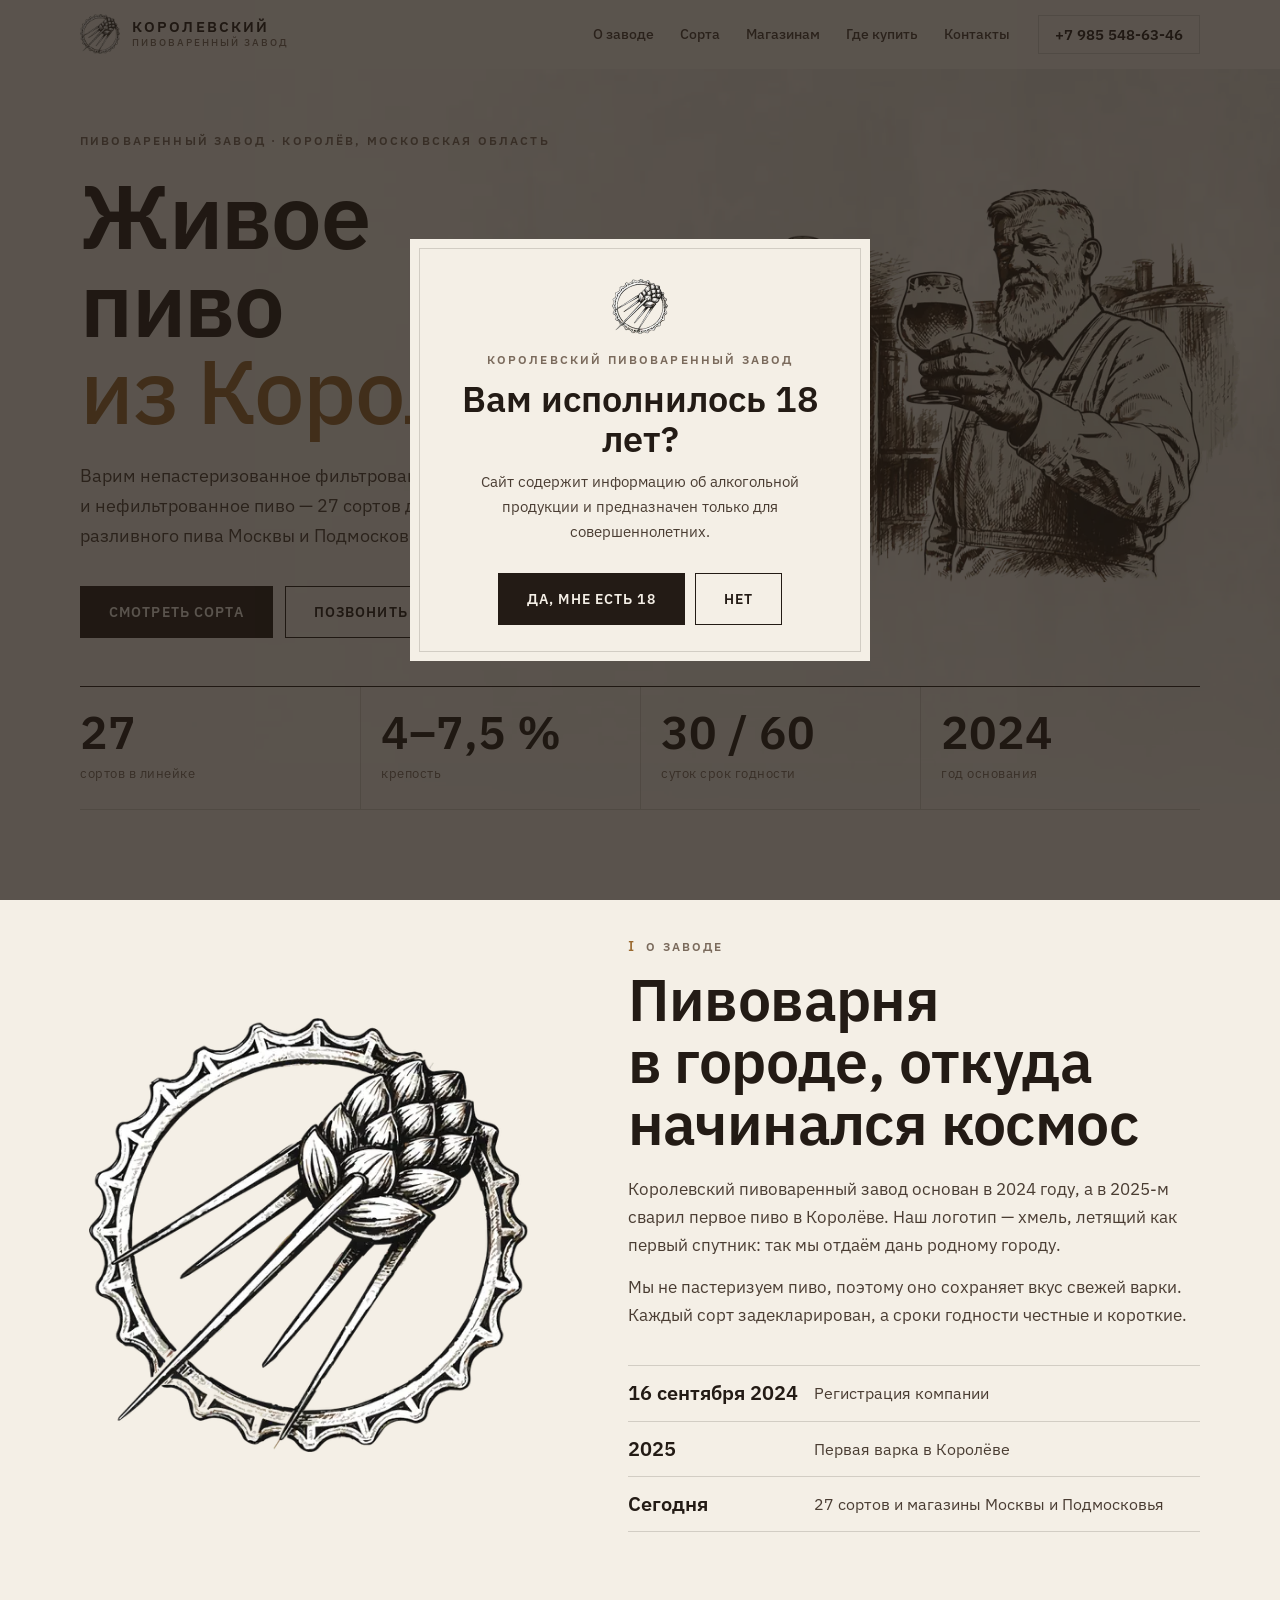
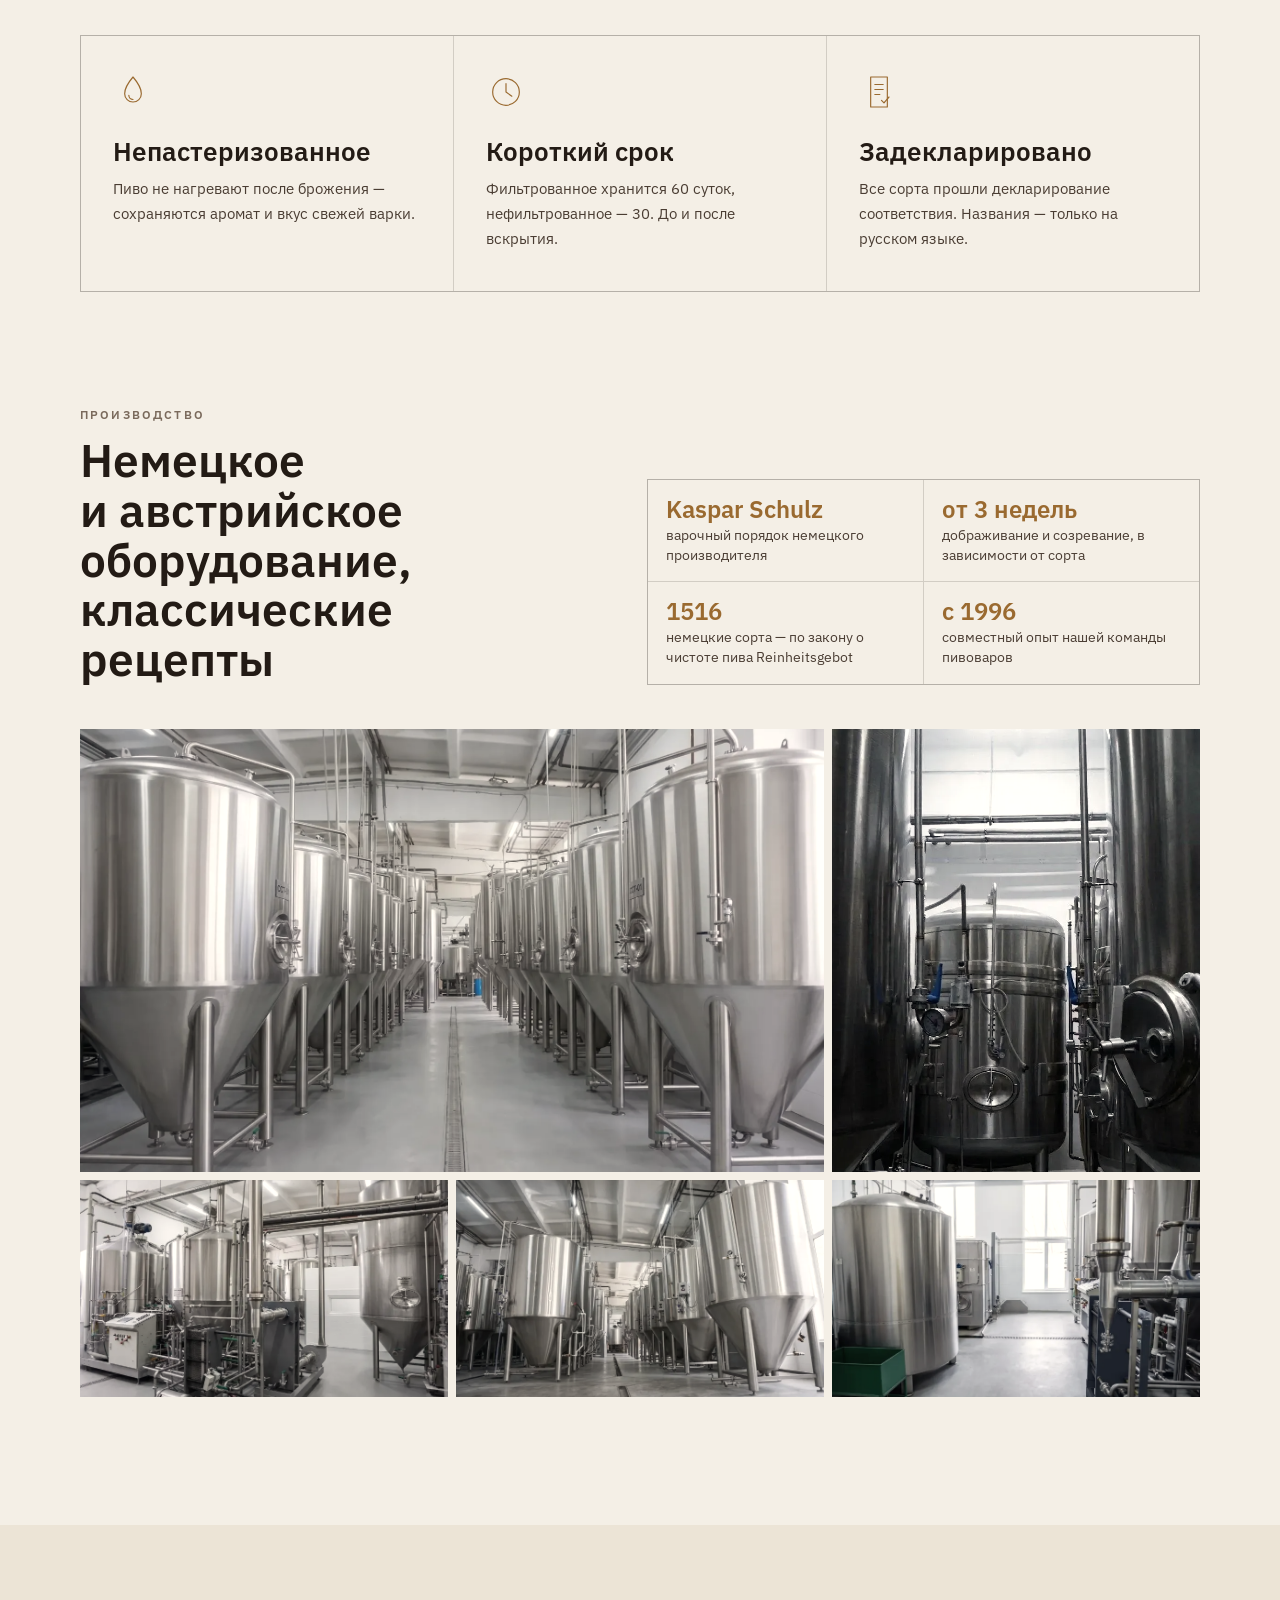
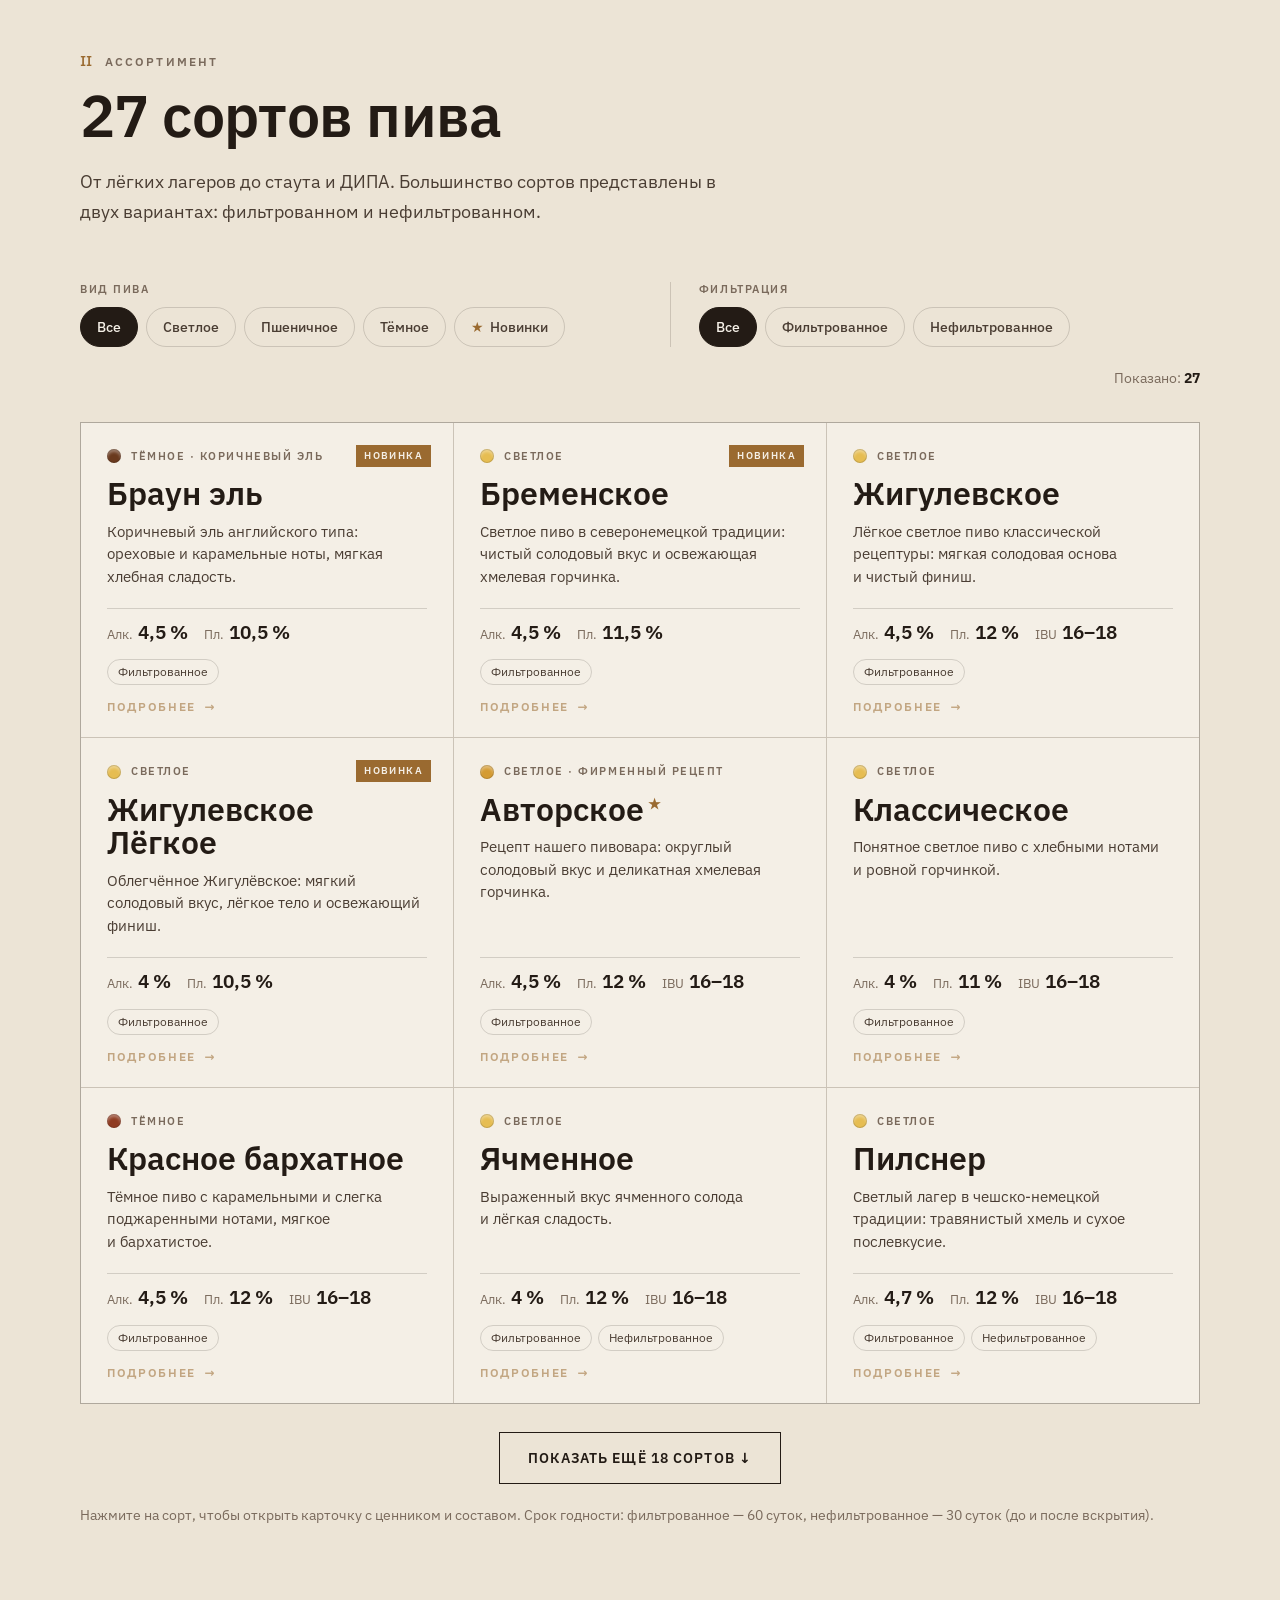
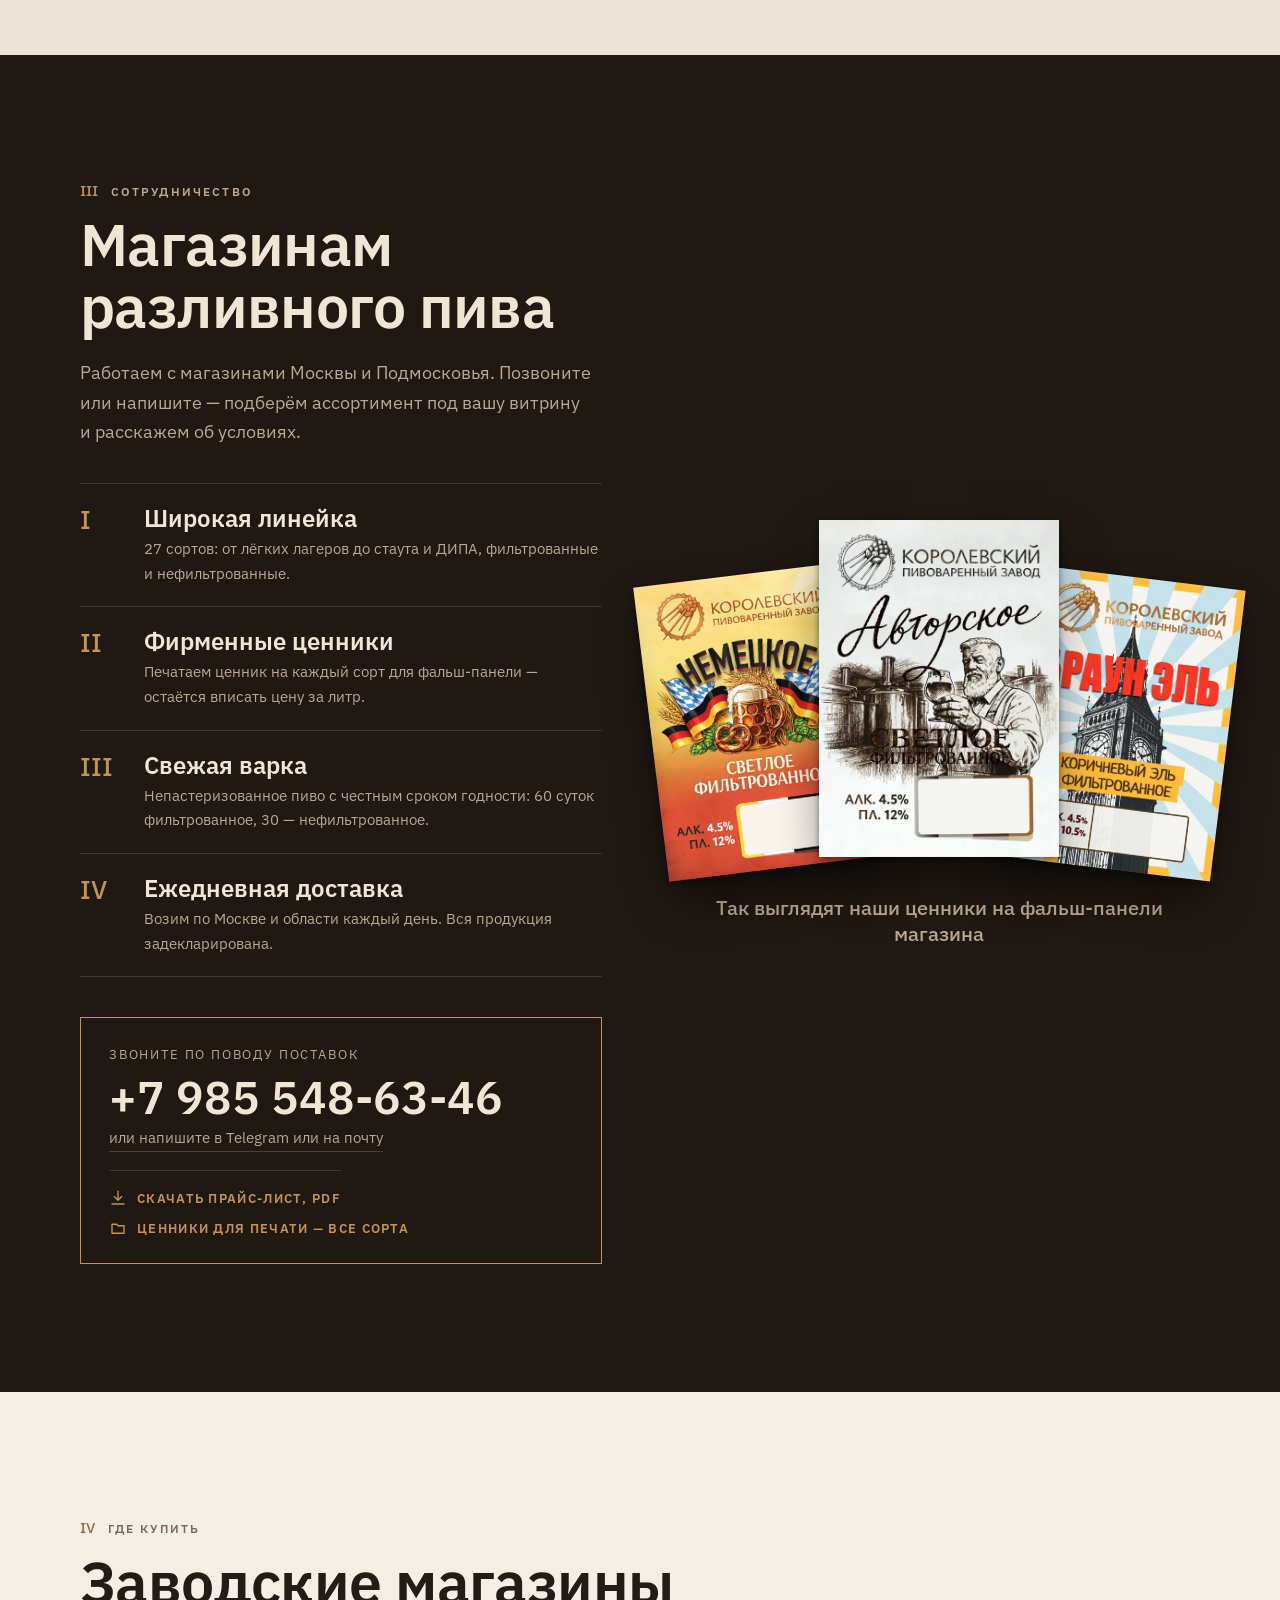
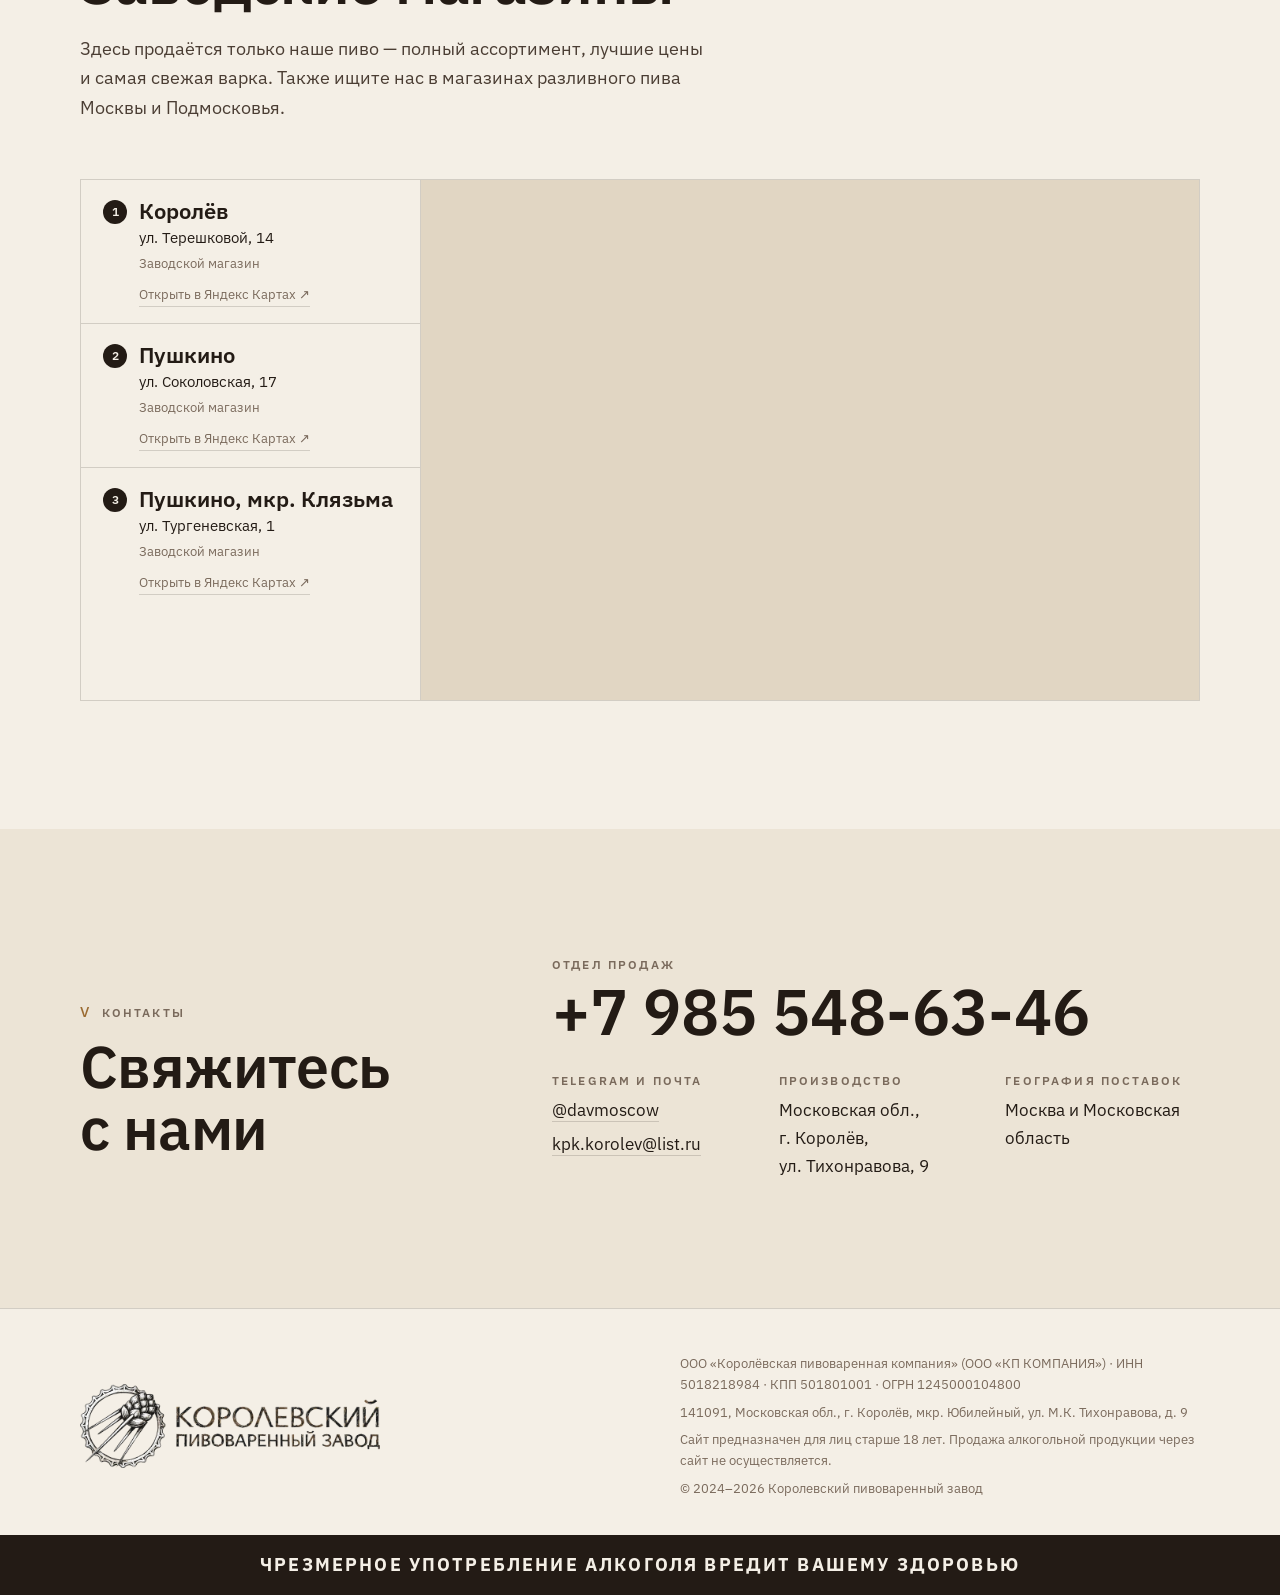
==== commit e3b45450: "Add files via upload" ====
--- a/index.html
+++ b/index.html
@@ -17,8 +17,8 @@
 <link rel="apple-touch-icon" href="img/apple-touch-icon.png">
 
 <!-- Шрифты и главная картинка грузятся первыми -->
-<link rel="preload" href="fonts/cormorant-garamond-cyrillic-600-normal.woff2" as="font" type="font/woff2" crossorigin>
-<link rel="preload" href="fonts/manrope-cyrillic-wght-normal.woff2" as="font" type="font/woff2" crossorigin>
+<link rel="preload" href="fonts/plex-sans-cyrillic-wght.woff2" as="font" type="font/woff2" crossorigin>
+<link rel="preload" href="fonts/plex-sans-latin-wght.woff2" as="font" type="font/woff2" crossorigin>
 <link rel="preload" as="image" type="image/webp" href="img/brewer-720.webp"
       imagesrcset="img/brewer-720.webp 720w, img/brewer-1200.webp 1200w"
       imagesizes="(min-width: 960px) 52vw, 100vw" fetchpriority="high">
--- a/css/style.css
+++ b/css/style.css
@@ -4,47 +4,99 @@
    ========================================================= */
 
 /* ---------- Шрифты (свои, без внешних запросов) ---------- */
-@font-face {
-  font-family: "Cormorant"; font-weight: 600; font-style: normal; font-display: swap;
-  src: url(../fonts/cormorant-garamond-cyrillic-600-normal.woff2) format("woff2");
+/* 25.11: ОДИН шрифт на всё — IBM Plex Sans (OFL, Google Fonts, переменная толщина 100–700): заголовки, текст, цифры.
+   Раньше: Cormorant (заголовки) + Manrope (текст) + Plex (цифры) — смотрелось разнобоем. Старые имена ведут на те же файлы. */
+@font-face {
+  font-family: "IBM Plex Sans"; font-weight: 100 800; font-style: normal; font-display: swap;
+  src: url(../fonts/plex-sans-cyrillic-wght.woff2) format("woff2-variations"), url(../fonts/plex-sans-cyrillic-wght.woff2) format("woff2");
   unicode-range: U+0301, U+0400-045F, U+0490-0491, U+04B0-04B1, U+2116;
 }
 @font-face {
-  font-family: "Cormorant"; font-weight: 600; font-style: normal; font-display: swap;
-  src: url(../fonts/cormorant-garamond-latin-600-normal.woff2) format("woff2");
-  unicode-range: U+0000-00FF, U+0131, U+0152-0153, U+02BB-02BC, U+02C6, U+02DA, U+02DC, U+0304, U+0308, U+0329, U+2000-206F, U+20AC, U+2122, U+2191, U+2193, U+2212, U+2215, U+FEFF, U+FFFD;
-}
-@font-face {
-  font-family: "Cormorant"; font-weight: 500; font-style: italic; font-display: swap;
-  src: url(../fonts/cormorant-garamond-cyrillic-500-italic.woff2) format("woff2");
+  font-family: "IBM Plex Sans"; font-weight: 100 800; font-style: normal; font-display: swap;
+  src: url(../fonts/plex-sans-latin-wght.woff2) format("woff2-variations"), url(../fonts/plex-sans-latin-wght.woff2) format("woff2");
+  unicode-range: U+0000-00FF, U+0131, U+0152-0153, U+2000-206F, U+20AC, U+2122, U+2212;
+}
+@font-face {
+  font-family: "IBM Plex Sans"; font-weight: 100 800; font-style: italic; font-display: swap;
+  src: url(../fonts/plex-sans-cyrillic-wght.woff2) format("woff2-variations"), url(../fonts/plex-sans-cyrillic-wght.woff2) format("woff2");
   unicode-range: U+0301, U+0400-045F, U+0490-0491, U+04B0-04B1, U+2116;
 }
 @font-face {
-  font-family: "Cormorant"; font-weight: 500; font-style: italic; font-display: swap;
-  src: url(../fonts/cormorant-garamond-latin-500-italic.woff2) format("woff2");
-  unicode-range: U+0000-00FF, U+0131, U+0152-0153, U+02BB-02BC, U+02C6, U+02DA, U+02DC, U+0304, U+0308, U+0329, U+2000-206F, U+20AC, U+2122, U+2191, U+2193, U+2212, U+2215, U+FEFF, U+FFFD;
-}
-@font-face {
-  font-family: "Manrope"; font-weight: 200 800; font-style: normal; font-display: swap;
-  src: url(../fonts/manrope-cyrillic-wght-normal.woff2) format("woff2-variations");
+  font-family: "IBM Plex Sans"; font-weight: 100 800; font-style: italic; font-display: swap;
+  src: url(../fonts/plex-sans-latin-wght.woff2) format("woff2-variations"), url(../fonts/plex-sans-latin-wght.woff2) format("woff2");
+  unicode-range: U+0000-00FF, U+0131, U+0152-0153, U+2000-206F, U+20AC, U+2122, U+2212;
+}
+@font-face {
+  font-family: "Cormorant"; font-weight: 100 800; font-style: normal; font-display: swap;
+  src: url(../fonts/plex-sans-cyrillic-wght.woff2) format("woff2-variations"), url(../fonts/plex-sans-cyrillic-wght.woff2) format("woff2");
   unicode-range: U+0301, U+0400-045F, U+0490-0491, U+04B0-04B1, U+2116;
 }
 @font-face {
-  font-family: "Manrope"; font-weight: 200 800; font-style: normal; font-display: swap;
-  src: url(../fonts/manrope-latin-wght-normal.woff2) format("woff2-variations");
-  unicode-range: U+0000-00FF, U+0131, U+0152-0153, U+02BB-02BC, U+02C6, U+02DA, U+02DC, U+0304, U+0308, U+0329, U+2000-206F, U+20AC, U+2122, U+2191, U+2193, U+2212, U+2215, U+FEFF, U+FFFD;
-}
-/* Цифры в заголовках — из IBM Plex Sans (OFL): у Cormorant старинные цифры («2», «7» ниже строки, «1» как «I»),
-   lining-nums в урезанном файле шрифта не работает. Объявлено последним — для 0–9 главнее файлов выше. */
-@font-face {
-  font-family: "Cormorant"; font-weight: 600; font-style: normal; font-display: swap;
-  src: url(../fonts/plex-sans-digits-wght.woff2) format("woff2-variations"), url(../fonts/plex-sans-digits-wght.woff2) format("woff2");
-  unicode-range: U+0030-0039;
-}
-@font-face {
-  font-family: "Cormorant"; font-weight: 500; font-style: italic; font-display: swap;
-  src: url(../fonts/plex-sans-digits-wght.woff2) format("woff2-variations"), url(../fonts/plex-sans-digits-wght.woff2) format("woff2");
-  unicode-range: U+0030-0039;
+  font-family: "Cormorant"; font-weight: 100 800; font-style: normal; font-display: swap;
+  src: url(../fonts/plex-sans-latin-wght.woff2) format("woff2-variations"), url(../fonts/plex-sans-latin-wght.woff2) format("woff2");
+  unicode-range: U+0000-00FF, U+0131, U+0152-0153, U+2000-206F, U+20AC, U+2122, U+2212;
+}
+@font-face {
+  font-family: "Cormorant"; font-weight: 100 800; font-style: italic; font-display: swap;
+  src: url(../fonts/plex-sans-cyrillic-wght.woff2) format("woff2-variations"), url(../fonts/plex-sans-cyrillic-wght.woff2) format("woff2");
+  unicode-range: U+0301, U+0400-045F, U+0490-0491, U+04B0-04B1, U+2116;
+}
+@font-face {
+  font-family: "Cormorant"; font-weight: 100 800; font-style: italic; font-display: swap;
+  src: url(../fonts/plex-sans-latin-wght.woff2) format("woff2-variations"), url(../fonts/plex-sans-latin-wght.woff2) format("woff2");
+  unicode-range: U+0000-00FF, U+0131, U+0152-0153, U+2000-206F, U+20AC, U+2122, U+2212;
+}
+@font-face {
+  font-family: "Manrope"; font-weight: 100 800; font-style: normal; font-display: swap;
+  src: url(../fonts/plex-sans-cyrillic-wght.woff2) format("woff2-variations"), url(../fonts/plex-sans-cyrillic-wght.woff2) format("woff2");
+  unicode-range: U+0301, U+0400-045F, U+0490-0491, U+04B0-04B1, U+2116;
+}
+@font-face {
+  font-family: "Manrope"; font-weight: 100 800; font-style: normal; font-display: swap;
+  src: url(../fonts/plex-sans-latin-wght.woff2) format("woff2-variations"), url(../fonts/plex-sans-latin-wght.woff2) format("woff2");
+  unicode-range: U+0000-00FF, U+0131, U+0152-0153, U+2000-206F, U+20AC, U+2122, U+2212;
+}
+@font-face {
+  font-family: "Manrope"; font-weight: 100 800; font-style: italic; font-display: swap;
+  src: url(../fonts/plex-sans-cyrillic-wght.woff2) format("woff2-variations"), url(../fonts/plex-sans-cyrillic-wght.woff2) format("woff2");
+  unicode-range: U+0301, U+0400-045F, U+0490-0491, U+04B0-04B1, U+2116;
+}
+@font-face {
+  font-family: "Manrope"; font-weight: 100 800; font-style: italic; font-display: swap;
+  src: url(../fonts/plex-sans-latin-wght.woff2) format("woff2-variations"), url(../fonts/plex-sans-latin-wght.woff2) format("woff2");
+  unicode-range: U+0000-00FF, U+0131, U+0152-0153, U+2000-206F, U+20AC, U+2122, U+2212;
+}
+
+/* знак ₽ — в файле latin-ext того же Plex */
+@font-face {
+  font-family: "IBM Plex Sans"; font-weight: 100 800; font-style: normal; font-display: swap;
+  src: url(../fonts/plex-sans-latinext-wght.woff2) format("woff2-variations"), url(../fonts/plex-sans-latinext-wght.woff2) format("woff2");
+  unicode-range: U+0100-024F, U+20A0-20AB, U+20AD-20C4;
+}
+@font-face {
+  font-family: "IBM Plex Sans"; font-weight: 100 800; font-style: italic; font-display: swap;
+  src: url(../fonts/plex-sans-latinext-wght.woff2) format("woff2-variations"), url(../fonts/plex-sans-latinext-wght.woff2) format("woff2");
+  unicode-range: U+0100-024F, U+20A0-20AB, U+20AD-20C4;
+}
+@font-face {
+  font-family: "Cormorant"; font-weight: 100 800; font-style: normal; font-display: swap;
+  src: url(../fonts/plex-sans-latinext-wght.woff2) format("woff2-variations"), url(../fonts/plex-sans-latinext-wght.woff2) format("woff2");
+  unicode-range: U+0100-024F, U+20A0-20AB, U+20AD-20C4;
+}
+@font-face {
+  font-family: "Cormorant"; font-weight: 100 800; font-style: italic; font-display: swap;
+  src: url(../fonts/plex-sans-latinext-wght.woff2) format("woff2-variations"), url(../fonts/plex-sans-latinext-wght.woff2) format("woff2");
+  unicode-range: U+0100-024F, U+20A0-20AB, U+20AD-20C4;
+}
+@font-face {
+  font-family: "Manrope"; font-weight: 100 800; font-style: normal; font-display: swap;
+  src: url(../fonts/plex-sans-latinext-wght.woff2) format("woff2-variations"), url(../fonts/plex-sans-latinext-wght.woff2) format("woff2");
+  unicode-range: U+0100-024F, U+20A0-20AB, U+20AD-20C4;
+}
+@font-face {
+  font-family: "Manrope"; font-weight: 100 800; font-style: italic; font-display: swap;
+  src: url(../fonts/plex-sans-latinext-wght.woff2) format("woff2-variations"), url(../fonts/plex-sans-latinext-wght.woff2) format("woff2");
+  unicode-range: U+0100-024F, U+20A0-20AB, U+20AD-20C4;
 }
 
 /* ---------- Цвета и размеры ---------- */
@@ -72,8 +124,8 @@
   --t-wheat: #EBD08C;
   --t-dark: #3A2318;
 
-  --serif: "Cormorant", "Times New Roman", serif;
-  --sans: "Manrope", system-ui, -apple-system, "Segoe UI", Roboto, Arial, sans-serif;
+  --serif: "IBM Plex Sans", "Segoe UI", Arial, sans-serif;      /* 25.11: один шрифт — заголовки тоже Plex */
+  --sans: "IBM Plex Sans", system-ui, -apple-system, "Segoe UI", Roboto, Arial, sans-serif;
   --wrap: 1200px;
   --gutter: clamp(16px, 4vw, 40px);
   --header-h: 68px;
